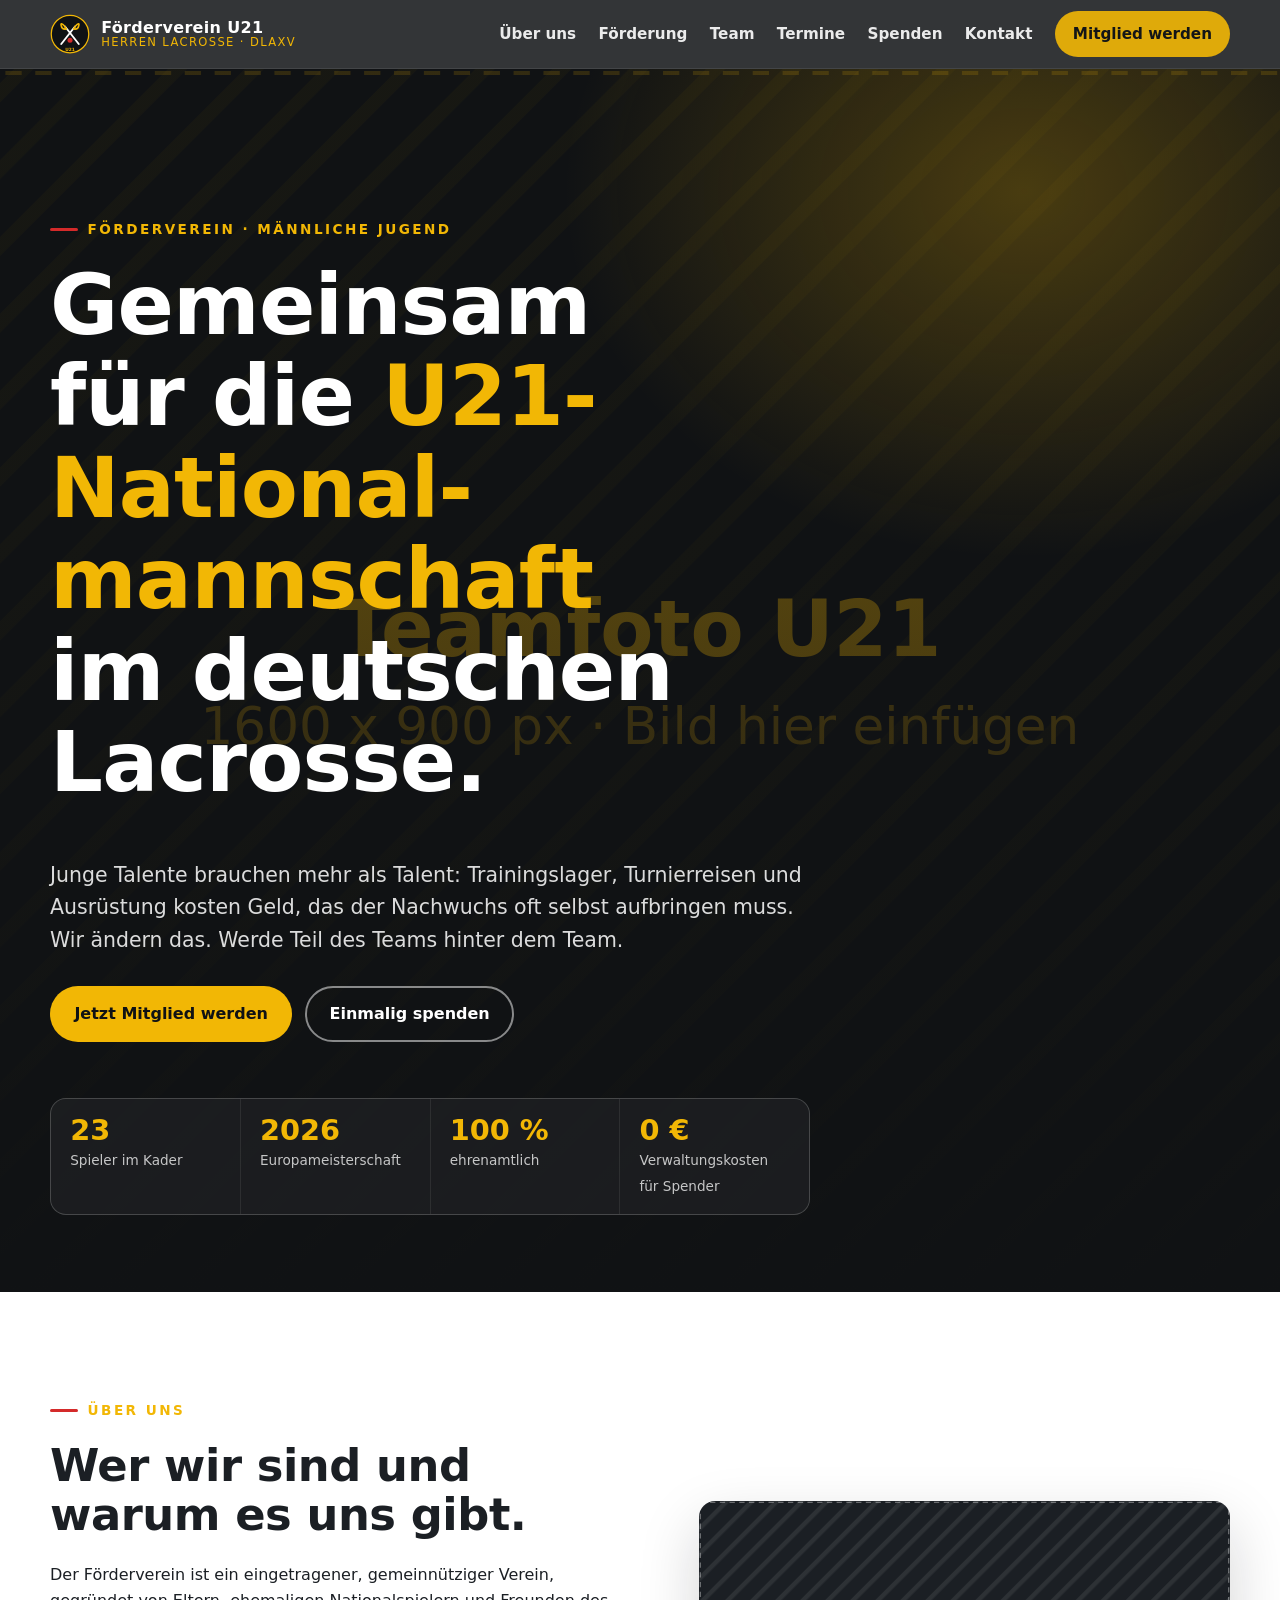
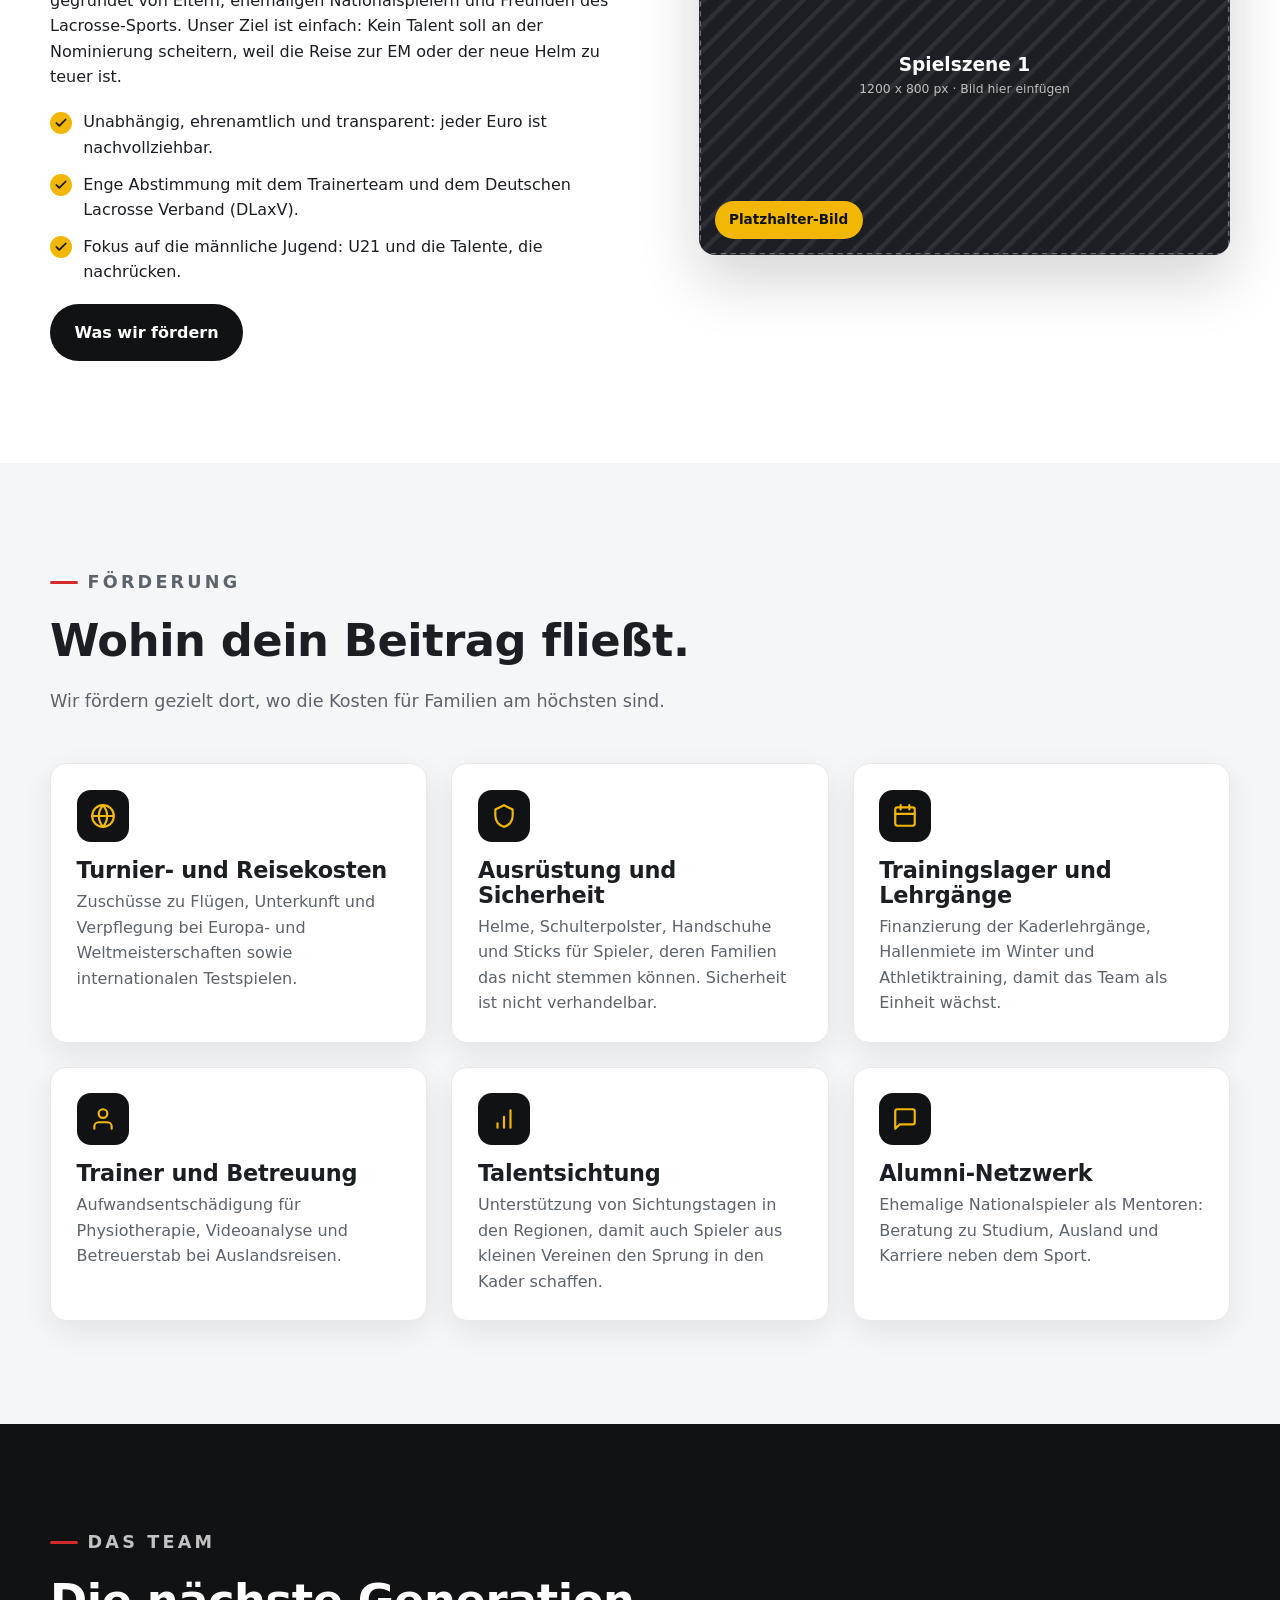
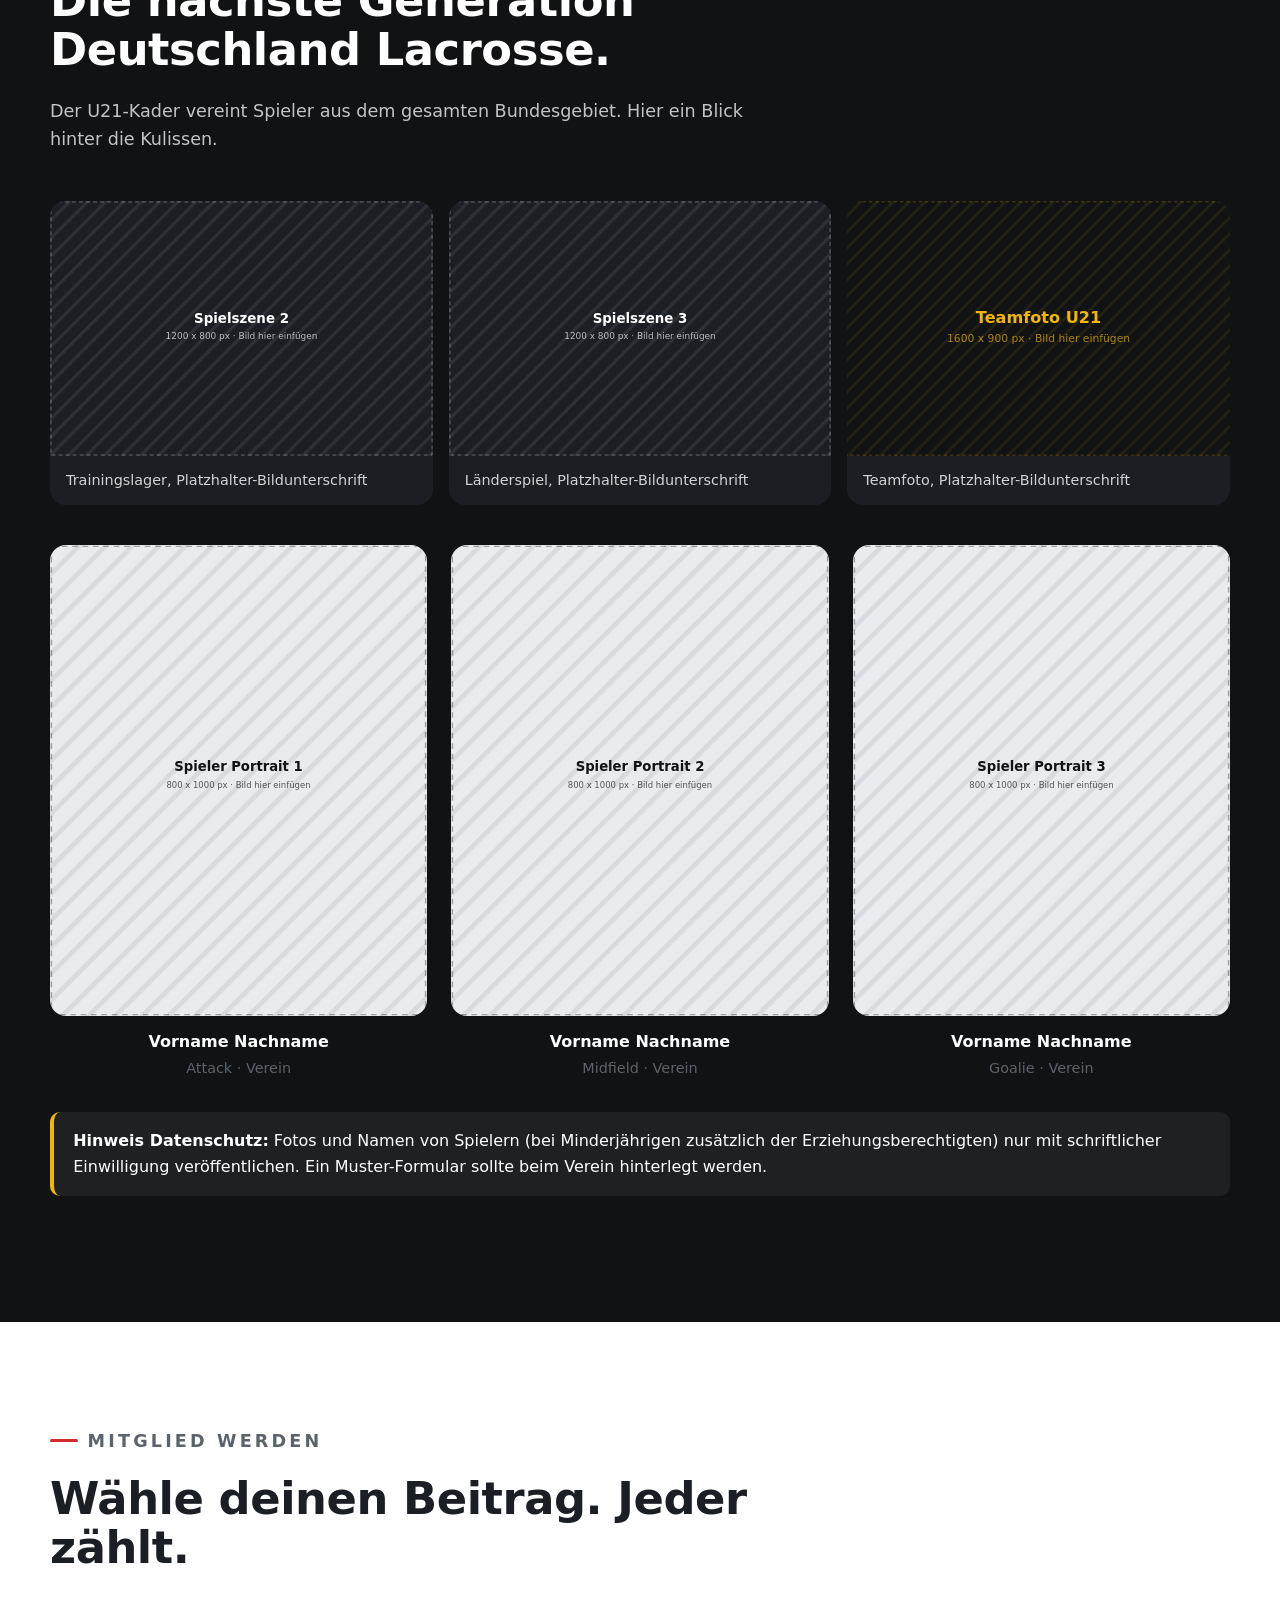
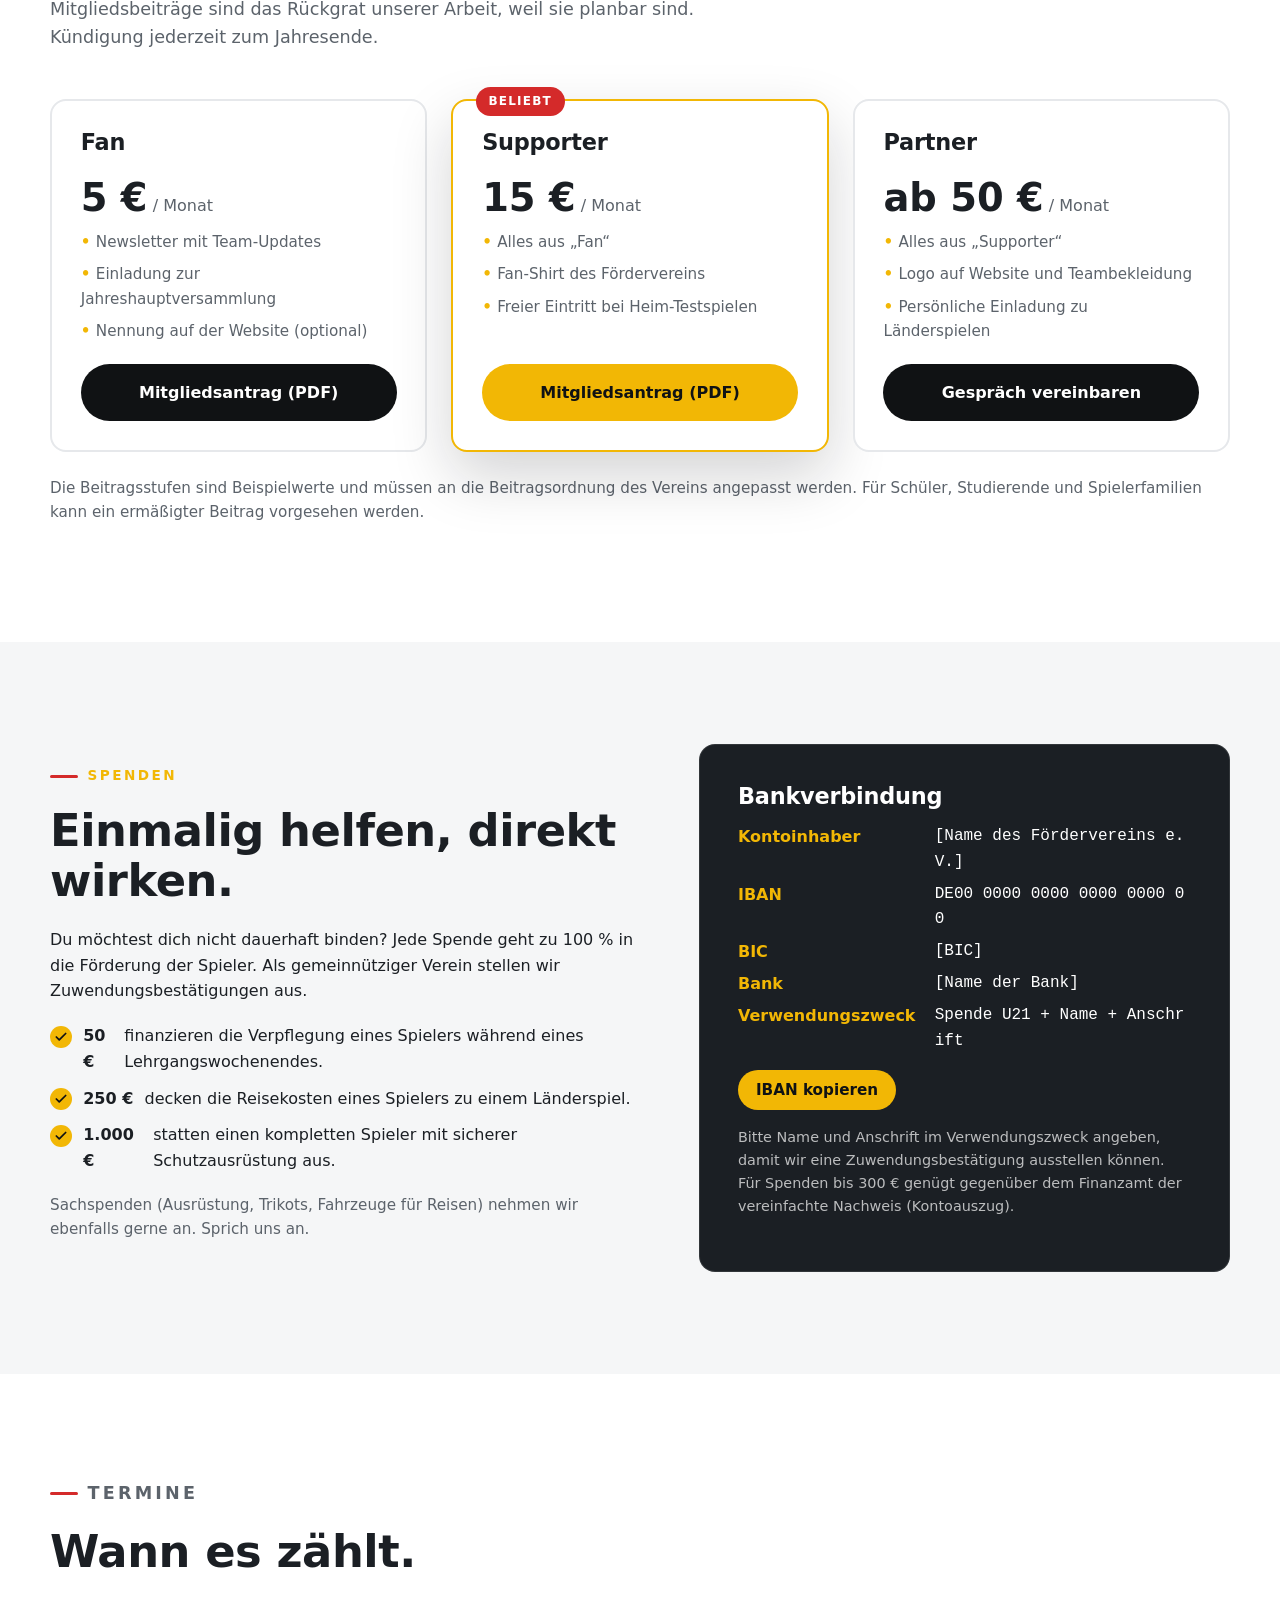
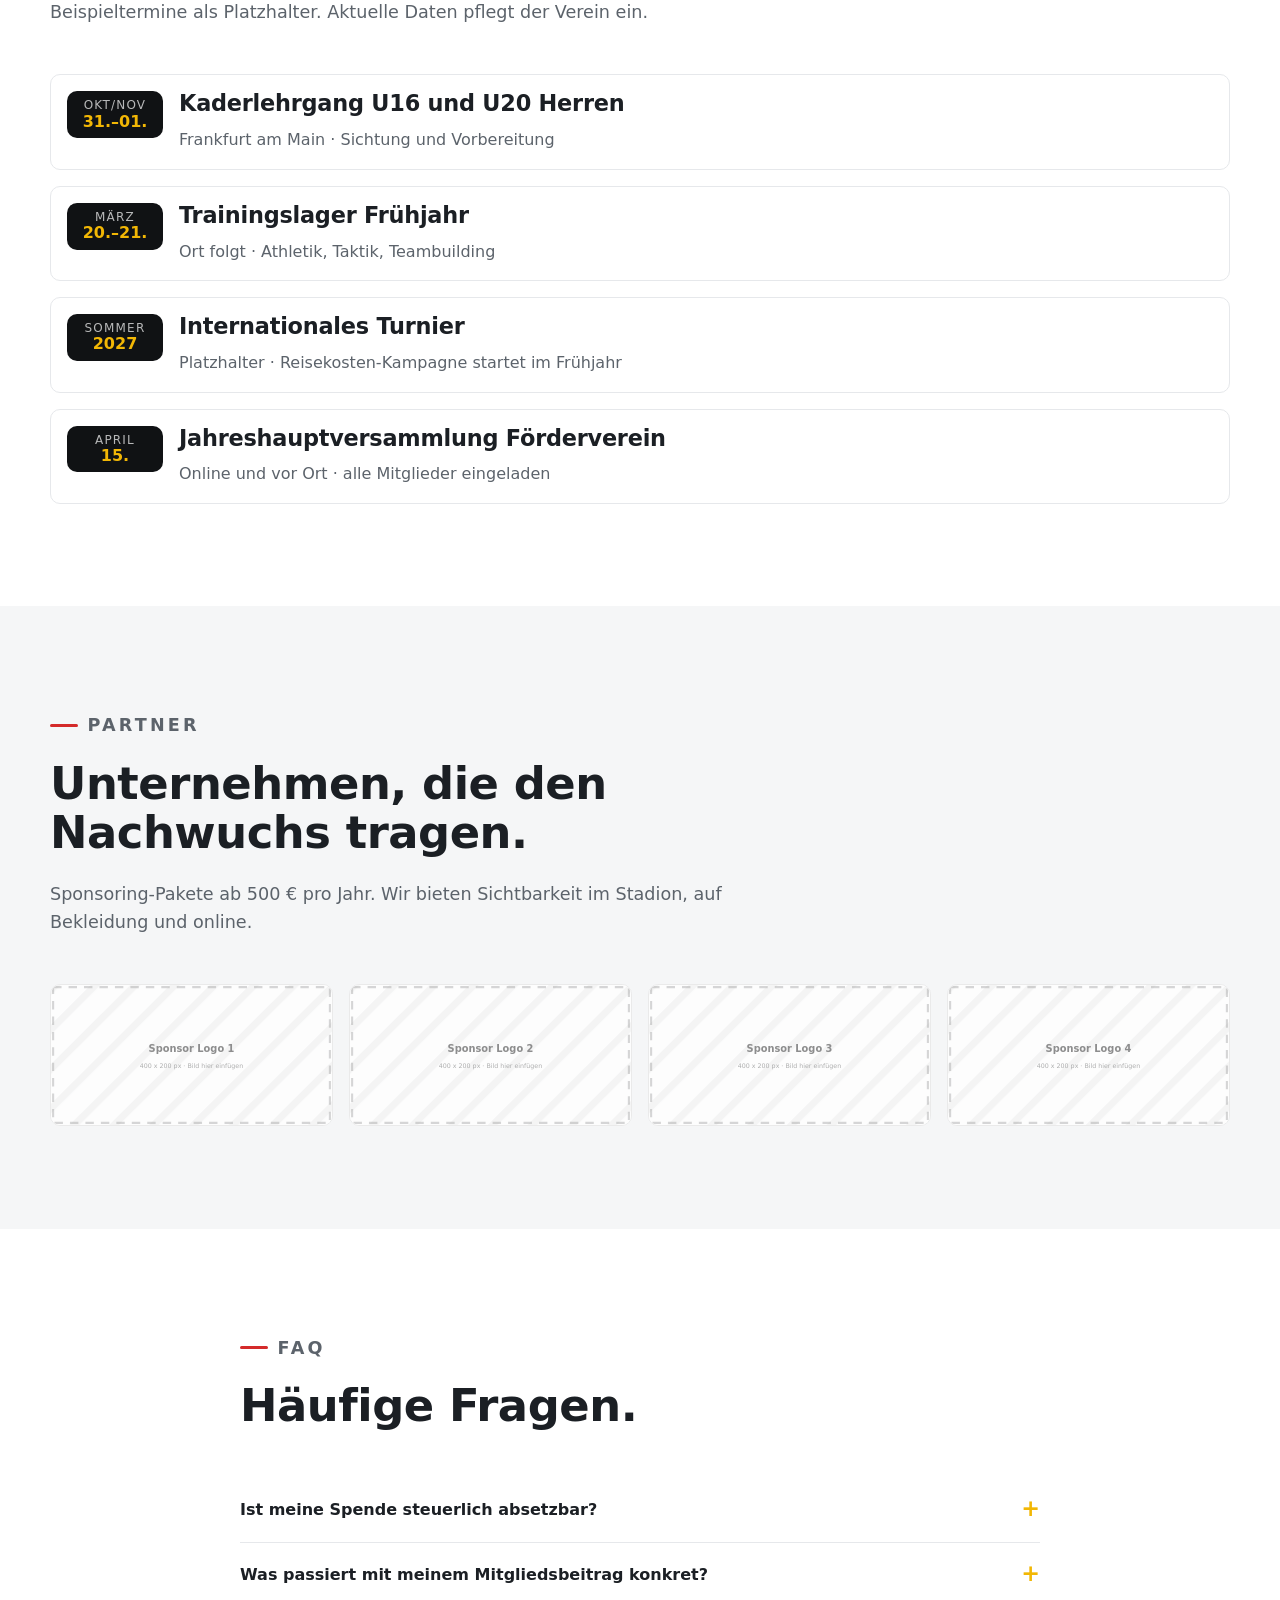
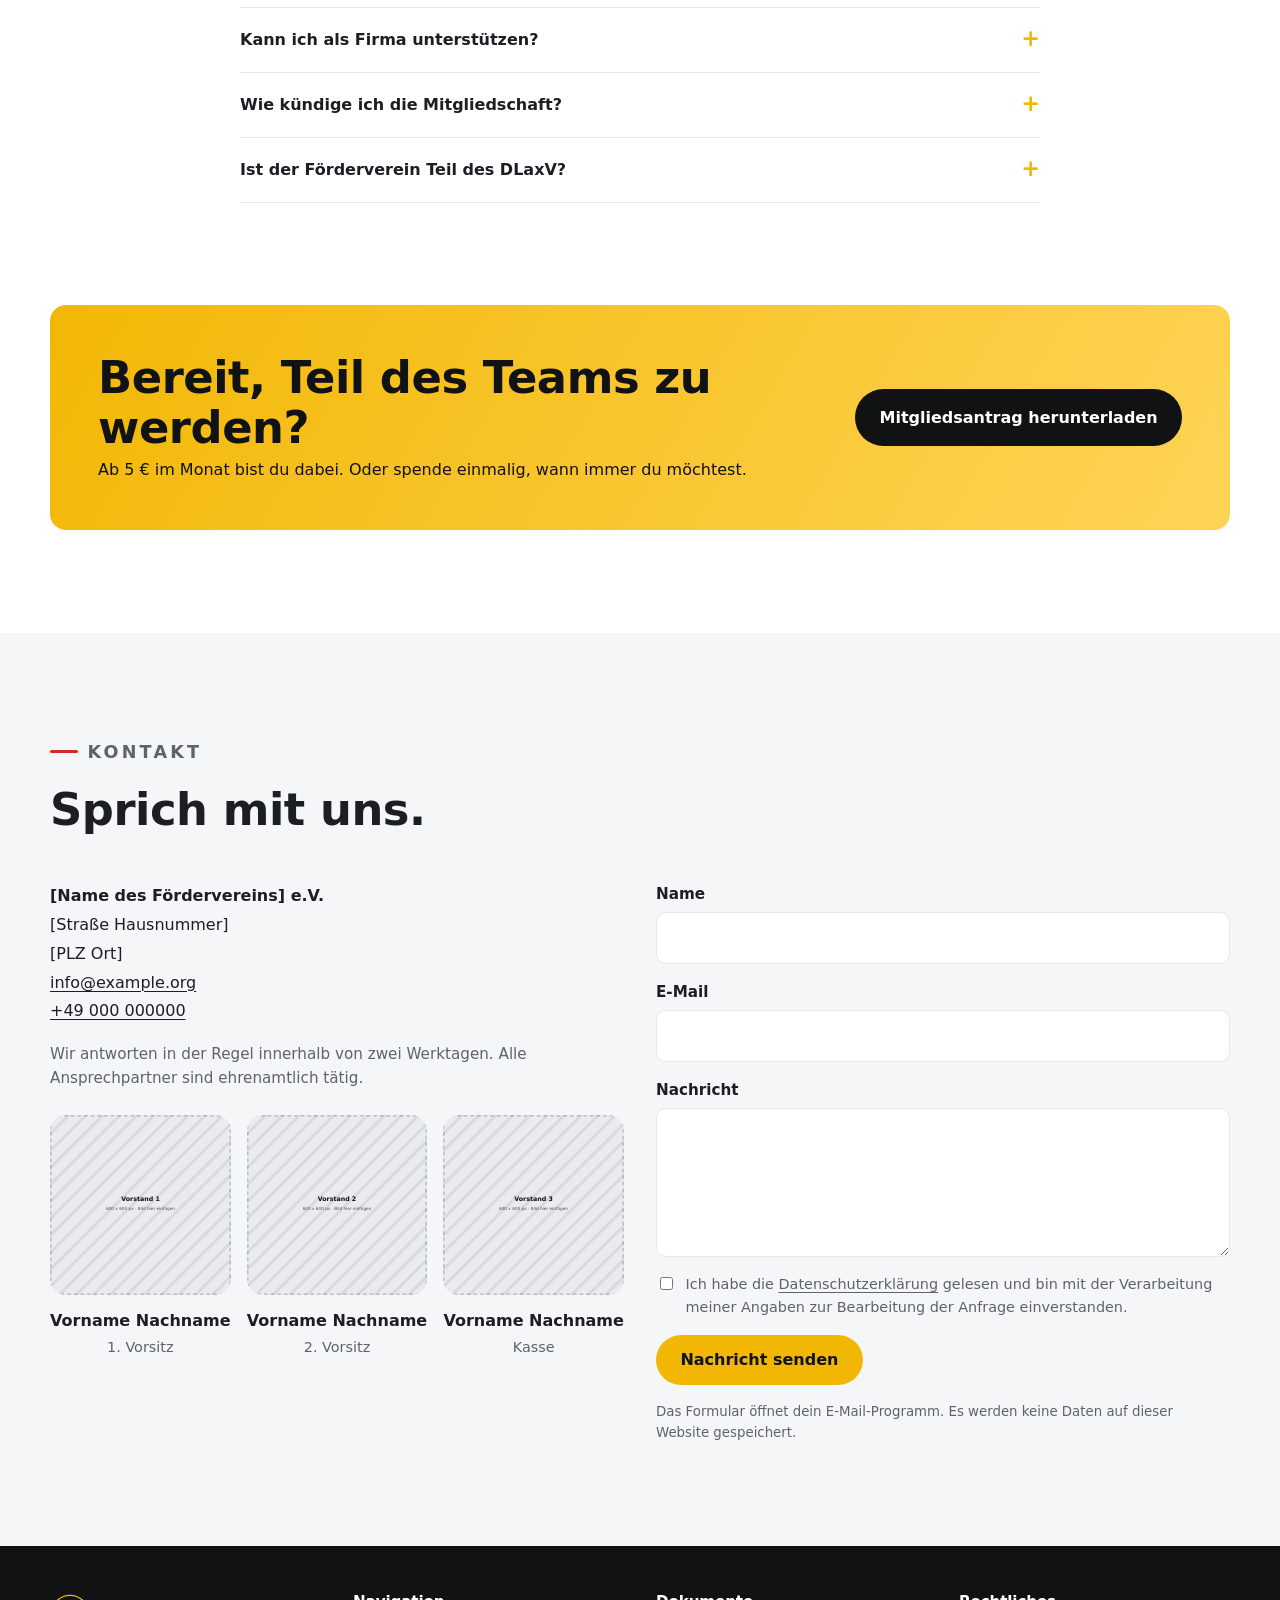
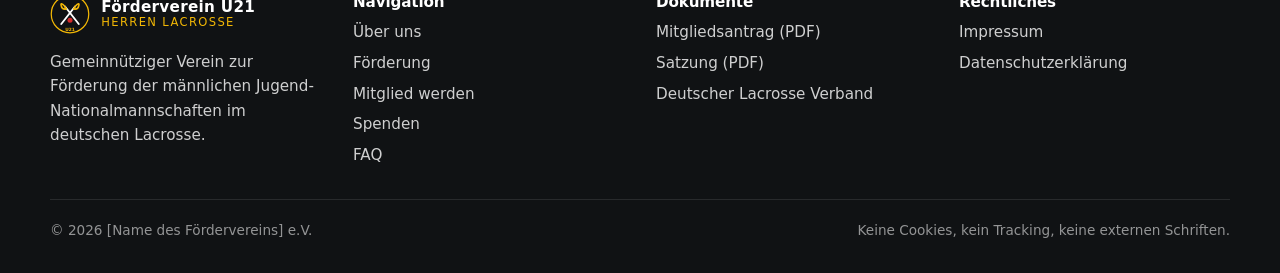
==== index.html @ 6323ae41 "Landing Page für Förderverein U21 Herren Lacrosse Statische, responsive Seite ohne Build-Schritt: St" ====
<!DOCTYPE html>
<html lang="de">
<head>
  <meta charset="utf-8">
  <meta name="viewport" content="width=device-width, initial-scale=1">
  <title>Förderverein U21 Herren Lacrosse – Gemeinsam für die Nachwuchs-Nationalmannschaft</title>
  <meta name="description" content="Der Förderverein unterstützt die männliche U21-Nationalmannschaft im Deutschen Lacrosse Verband (DLaxV): Reisekosten, Ausrüstung, Trainingslager. Jetzt Mitglied werden oder spenden.">
  <meta name="theme-color" content="#101214">
  <link rel="icon" href="assets/img/favicon.svg" type="image/svg+xml">
  <link rel="stylesheet" href="css/style.css">
  <!-- Open Graph / Social Preview (Platzhalter-Bild in assets/img/og-image.svg ersetzen) -->
  <meta property="og:title" content="Förderverein U21 Herren Lacrosse">
  <meta property="og:description" content="Gemeinsam für die Nachwuchs-Nationalmannschaft im deutschen Lacrosse.">
  <meta property="og:type" content="website">
  <meta property="og:image" content="assets/img/og-image.svg">
</head>
<body>
  <a class="skip-link" href="#main">Zum Inhalt springen</a>

  <header class="site-header">
    <div class="container nav">
      <a class="brand" href="#top" aria-label="Startseite Förderverein U21">
        <img src="assets/img/logo.svg" alt="" width="40" height="40">
        <span>Förderverein U21<small>Herren Lacrosse · DLaxV</small></span>
      </a>
      <button class="nav-toggle" aria-expanded="false" aria-controls="nav-list" aria-label="Menü öffnen">
        <span></span><span></span><span></span>
      </button>
      <nav aria-label="Hauptnavigation">
        <ul class="nav__list" id="nav-list">
          <li><a href="#ueber-uns">Über uns</a></li>
          <li><a href="#foerderung">Förderung</a></li>
          <li><a href="#team">Team</a></li>
          <li><a href="#termine">Termine</a></li>
          <li><a href="#spenden">Spenden</a></li>
          <li><a href="#kontakt">Kontakt</a></li>
          <li><a class="btn btn--primary btn--sm" href="#mitglied-werden">Mitglied werden</a></li>
        </ul>
      </nav>
    </div>
  </header>

  <main id="main">
    <!-- ===================== HERO ===================== -->
    <section class="hero" id="top">
      <div class="hero__media" aria-hidden="true">
        <!-- Platzhalter: Teamfoto 1600x900 -->
        <img src="assets/img/hero-team.svg" alt="" width="1600" height="900" fetchpriority="high">
      </div>
      <div class="container">
        <div class="hero__content">
          <p class="eyebrow">Förderverein · Männliche Jugend</p>
          <h1>Gemeinsam für die <em>U21-National&shy;mannschaft</em> im deutschen Lacrosse.</h1>
          <p class="lead">
            Junge Talente brauchen mehr als Talent: Trainingslager, Turnierreisen und Ausrüstung kosten Geld,
            das der Nachwuchs oft selbst aufbringen muss. Wir ändern das. Werde Teil des Teams hinter dem Team.
          </p>
          <div class="hero__cta">
            <a class="btn btn--primary" href="#mitglied-werden">Jetzt Mitglied werden</a>
            <a class="btn btn--ghost" href="#spenden">Einmalig spenden</a>
          </div>
          <div class="hero__stats" aria-label="Kennzahlen">
            <div><strong>23</strong><span>Spieler im Kader</span></div>
            <div><strong>2026</strong><span>Europameisterschaft</span></div>
            <div><strong>100 %</strong><span>ehrenamtlich</span></div>
            <div><strong>0 €</strong><span>Verwaltungskosten für Spender</span></div>
          </div>
        </div>
      </div>
    </section>

    <!-- ===================== ÜBER UNS ===================== -->
    <section class="section" id="ueber-uns">
      <div class="container split">
        <div class="reveal">
          <p class="eyebrow">Über uns</p>
          <h2>Wer wir sind und warum es uns gibt.</h2>
          <p>
            Der Förderverein ist ein eingetragener, gemeinnütziger Verein, gegründet von Eltern, ehemaligen
            Nationalspielern und Freunden des Lacrosse-Sports. Unser Ziel ist einfach: Kein Talent soll an
            der Nominierung scheitern, weil die Reise zur EM oder der neue Helm zu teuer ist.
          </p>
          <ul class="checklist">
            <li>Unabhängig, ehrenamtlich und transparent: jeder Euro ist nachvollziehbar.</li>
            <li>Enge Abstimmung mit dem Trainerteam und dem Deutschen Lacrosse Verband (DLaxV).</li>
            <li>Fokus auf die männliche Jugend: U21 und die Talente, die nachrücken.</li>
          </ul>
          <a class="btn btn--dark" href="#foerderung">Was wir fördern</a>
        </div>
        <figure class="reveal">
          <!-- Platzhalter: Spielszene 1200x800 -->
          <img src="assets/img/action-1.svg" alt="Spielszene der U21-Nationalmannschaft" width="1200" height="800" loading="lazy">
          <figcaption>Platzhalter-Bild</figcaption>
        </figure>
      </div>
    </section>

    <!-- ===================== FÖRDERUNG ===================== -->
    <section class="section section--grey" id="foerderung">
      <div class="container">
        <div class="section__head reveal">
          <p class="eyebrow">Förderung</p>
          <h2>Wohin dein Beitrag fließt.</h2>
          <p>Wir fördern gezielt dort, wo die Kosten für Familien am höchsten sind.</p>
        </div>
        <div class="grid grid--3">
          <article class="card reveal">
            <div class="card__icon" aria-hidden="true">
              <svg viewBox="0 0 24 24" fill="none" stroke="currentColor" stroke-width="2" stroke-linecap="round" stroke-linejoin="round"><path d="M2 12h20M12 2a15 15 0 0 1 0 20M12 2a15 15 0 0 0 0 20"/><circle cx="12" cy="12" r="10"/></svg>
            </div>
            <h3>Turnier- und Reisekosten</h3>
            <p>Zuschüsse zu Flügen, Unterkunft und Verpflegung bei Europa- und Weltmeisterschaften sowie internationalen Testspielen.</p>
          </article>
          <article class="card reveal">
            <div class="card__icon" aria-hidden="true">
              <svg viewBox="0 0 24 24" fill="none" stroke="currentColor" stroke-width="2" stroke-linecap="round" stroke-linejoin="round"><path d="M12 2 4 6v6c0 5 3.5 9 8 10 4.5-1 8-5 8-10V6l-8-4z"/></svg>
            </div>
            <h3>Ausrüstung und Sicherheit</h3>
            <p>Helme, Schulterpolster, Handschuhe und Sticks für Spieler, deren Familien das nicht stemmen können. Sicherheit ist nicht verhandelbar.</p>
          </article>
          <article class="card reveal">
            <div class="card__icon" aria-hidden="true">
              <svg viewBox="0 0 24 24" fill="none" stroke="currentColor" stroke-width="2" stroke-linecap="round" stroke-linejoin="round"><rect x="3" y="4" width="18" height="17" rx="2"/><path d="M16 2v4M8 2v4M3 10h18"/></svg>
            </div>
            <h3>Trainingslager und Lehrgänge</h3>
            <p>Finanzierung der Kaderlehrgänge, Hallenmiete im Winter und Athletiktraining, damit das Team als Einheit wächst.</p>
          </article>
          <article class="card reveal">
            <div class="card__icon" aria-hidden="true">
              <svg viewBox="0 0 24 24" fill="none" stroke="currentColor" stroke-width="2" stroke-linecap="round" stroke-linejoin="round"><path d="M20 21v-2a4 4 0 0 0-4-4H8a4 4 0 0 0-4 4v2"/><circle cx="12" cy="7" r="4"/></svg>
            </div>
            <h3>Trainer und Betreuung</h3>
            <p>Aufwandsentschädigung für Physiotherapie, Videoanalyse und Betreuerstab bei Auslandsreisen.</p>
          </article>
          <article class="card reveal">
            <div class="card__icon" aria-hidden="true">
              <svg viewBox="0 0 24 24" fill="none" stroke="currentColor" stroke-width="2" stroke-linecap="round" stroke-linejoin="round"><path d="M12 20V10M18 20V4M6 20v-4"/></svg>
            </div>
            <h3>Talentsichtung</h3>
            <p>Unterstützung von Sichtungstagen in den Regionen, damit auch Spieler aus kleinen Vereinen den Sprung in den Kader schaffen.</p>
          </article>
          <article class="card reveal">
            <div class="card__icon" aria-hidden="true">
              <svg viewBox="0 0 24 24" fill="none" stroke="currentColor" stroke-width="2" stroke-linecap="round" stroke-linejoin="round"><path d="M21 15a2 2 0 0 1-2 2H7l-4 4V5a2 2 0 0 1 2-2h14a2 2 0 0 1 2 2z"/></svg>
            </div>
            <h3>Alumni-Netzwerk</h3>
            <p>Ehemalige Nationalspieler als Mentoren: Beratung zu Studium, Ausland und Karriere neben dem Sport.</p>
          </article>
        </div>
      </div>
    </section>

    <!-- ===================== TEAM ===================== -->
    <section class="section section--dark" id="team">
      <div class="container">
        <div class="section__head reveal">
          <p class="eyebrow">Das Team</p>
          <h2>Die nächste Generation Deutschland Lacrosse.</h2>
          <p>Der U21-Kader vereint Spieler aus dem gesamten Bundesgebiet. Hier ein Blick hinter die Kulissen.</p>
        </div>
        <div class="gallery">
          <figure class="reveal">
            <img src="assets/img/action-2.svg" alt="Platzhalter: Spielszene" width="1200" height="800" loading="lazy">
            <figcaption>Trainingslager, Platzhalter-Bildunterschrift</figcaption>
          </figure>
          <figure class="reveal">
            <img src="assets/img/action-3.svg" alt="Platzhalter: Spielszene" width="1200" height="800" loading="lazy">
            <figcaption>Länderspiel, Platzhalter-Bildunterschrift</figcaption>
          </figure>
          <figure class="reveal">
            <img src="assets/img/hero-team.svg" alt="Platzhalter: Teamfoto" width="1600" height="900" loading="lazy">
            <figcaption>Teamfoto, Platzhalter-Bildunterschrift</figcaption>
          </figure>
        </div>

        <div class="grid grid--3" style="margin-top:2.5rem">
          <div class="player reveal">
            <img src="assets/img/player-1.svg" alt="Platzhalter: Spielerportrait" width="800" height="1000" loading="lazy">
            <strong>Vorname Nachname</strong><span>Attack · Verein</span>
          </div>
          <div class="player reveal">
            <img src="assets/img/player-2.svg" alt="Platzhalter: Spielerportrait" width="800" height="1000" loading="lazy">
            <strong>Vorname Nachname</strong><span>Midfield · Verein</span>
          </div>
          <div class="player reveal">
            <img src="assets/img/player-3.svg" alt="Platzhalter: Spielerportrait" width="800" height="1000" loading="lazy">
            <strong>Vorname Nachname</strong><span>Goalie · Verein</span>
          </div>
        </div>
        <p class="notice" style="background:rgba(255,255,255,.06);border-color:var(--c-gold);margin-top:2rem">
          <strong>Hinweis Datenschutz:</strong> Fotos und Namen von Spielern (bei Minderjährigen zusätzlich der Erziehungsberechtigten)
          nur mit schriftlicher Einwilligung veröffentlichen. Ein Muster-Formular sollte beim Verein hinterlegt werden.
        </p>
      </div>
    </section>

    <!-- ===================== MITGLIED WERDEN ===================== -->
    <section class="section" id="mitglied-werden">
      <div class="container">
        <div class="section__head reveal">
          <p class="eyebrow">Mitglied werden</p>
          <h2>Wähle deinen Beitrag. Jeder zählt.</h2>
          <p>Mitgliedsbeiträge sind das Rückgrat unserer Arbeit, weil sie planbar sind. Kündigung jederzeit zum Jahresende.</p>
        </div>
        <div class="tiers">
          <div class="tier reveal">
            <h3>Fan</h3>
            <div class="tier__price">5 €<small> / Monat</small></div>
            <ul>
              <li>Newsletter mit Team-Updates</li>
              <li>Einladung zur Jahreshauptversammlung</li>
              <li>Nennung auf der Website (optional)</li>
            </ul>
            <a class="btn btn--dark" href="assets/docs/mitgliedsantrag.pdf">Mitgliedsantrag (PDF)</a>
          </div>
          <div class="tier tier--featured reveal">
            <span class="tier__badge">Beliebt</span>
            <h3>Supporter</h3>
            <div class="tier__price">15 €<small> / Monat</small></div>
            <ul>
              <li>Alles aus „Fan“</li>
              <li>Fan-Shirt des Fördervereins</li>
              <li>Freier Eintritt bei Heim-Testspielen</li>
            </ul>
            <a class="btn btn--primary" href="assets/docs/mitgliedsantrag.pdf">Mitgliedsantrag (PDF)</a>
          </div>
          <div class="tier reveal">
            <h3>Partner</h3>
            <div class="tier__price">ab 50 €<small> / Monat</small></div>
            <ul>
              <li>Alles aus „Supporter“</li>
              <li>Logo auf Website und Teambekleidung</li>
              <li>Persönliche Einladung zu Länderspielen</li>
            </ul>
            <a class="btn btn--dark" href="#kontakt">Gespräch vereinbaren</a>
          </div>
        </div>
        <p style="margin-top:1.5rem;color:var(--c-muted);font-size:.95rem">
          Die Beitragsstufen sind Beispielwerte und müssen an die Beitragsordnung des Vereins angepasst werden.
          Für Schüler, Studierende und Spielerfamilien kann ein ermäßigter Beitrag vorgesehen werden.
        </p>
      </div>
    </section>

    <!-- ===================== SPENDEN ===================== -->
    <section class="section section--grey" id="spenden">
      <div class="container split split--reverse">
        <div class="donate-box reveal">
          <h3>Bankverbindung</h3>
          <dl>
            <dt>Kontoinhaber</dt><dd>[Name des Fördervereins e.V.]</dd>
            <dt>IBAN</dt><dd id="iban">DE00 0000 0000 0000 0000 00</dd>
            <dt>BIC</dt><dd>[BIC]</dd>
            <dt>Bank</dt><dd>[Name der Bank]</dd>
            <dt>Verwendungszweck</dt><dd>Spende U21 + Name + Anschrift</dd>
          </dl>
          <button class="btn btn--primary btn--sm" type="button" data-copy="#iban">IBAN kopieren</button>
          <p class="note" style="margin-top:1rem">
            Bitte Name und Anschrift im Verwendungszweck angeben, damit wir eine Zuwendungsbestätigung ausstellen können.
            Für Spenden bis 300 € genügt gegenüber dem Finanzamt der vereinfachte Nachweis (Kontoauszug).
          </p>
        </div>
        <div class="reveal">
          <p class="eyebrow">Spenden</p>
          <h2>Einmalig helfen, direkt wirken.</h2>
          <p>
            Du möchtest dich nicht dauerhaft binden? Jede Spende geht zu 100 % in die Förderung der Spieler.
            Als gemeinnütziger Verein stellen wir Zuwendungsbestätigungen aus.
          </p>
          <ul class="checklist">
            <li><strong>50 €</strong> finanzieren die Verpflegung eines Spielers während eines Lehrgangswochenendes.</li>
            <li><strong>250 €</strong> decken die Reisekosten eines Spielers zu einem Länderspiel.</li>
            <li><strong>1.000 €</strong> statten einen kompletten Spieler mit sicherer Schutzausrüstung aus.</li>
          </ul>
          <p style="color:var(--c-muted);font-size:.95rem">
            Sachspenden (Ausrüstung, Trikots, Fahrzeuge für Reisen) nehmen wir ebenfalls gerne an. Sprich uns an.
          </p>
        </div>
      </div>
    </section>

    <!-- ===================== TERMINE ===================== -->
    <section class="section" id="termine">
      <div class="container">
        <div class="section__head reveal">
          <p class="eyebrow">Termine</p>
          <h2>Wann es zählt.</h2>
          <p>Beispieltermine als Platzhalter. Aktuelle Daten pflegt der Verein ein.</p>
        </div>
        <ol class="timeline">
          <li class="reveal">
            <time datetime="2026-11-01"><span>Okt/Nov</span>31.–01.</time>
            <div><h3>Kaderlehrgang U16 und U20 Herren</h3><p>Frankfurt am Main · Sichtung und Vorbereitung</p></div>
          </li>
          <li class="reveal">
            <time datetime="2027-03-20"><span>März</span>20.–21.</time>
            <div><h3>Trainingslager Frühjahr</h3><p>Ort folgt · Athletik, Taktik, Teambuilding</p></div>
          </li>
          <li class="reveal">
            <time datetime="2027-06-01"><span>Sommer</span>2027</time>
            <div><h3>Internationales Turnier</h3><p>Platzhalter · Reisekosten-Kampagne startet im Frühjahr</p></div>
          </li>
          <li class="reveal">
            <time datetime="2027-04-15"><span>April</span>15.</time>
            <div><h3>Jahreshauptversammlung Förderverein</h3><p>Online und vor Ort · alle Mitglieder eingeladen</p></div>
          </li>
        </ol>
      </div>
    </section>

    <!-- ===================== SPONSOREN ===================== -->
    <section class="section section--grey" id="partner">
      <div class="container">
        <div class="section__head reveal">
          <p class="eyebrow">Partner</p>
          <h2>Unternehmen, die den Nachwuchs tragen.</h2>
          <p>Sponsoring-Pakete ab 500 € pro Jahr. Wir bieten Sichtbarkeit im Stadion, auf Bekleidung und online.</p>
        </div>
        <div class="logos reveal">
          <img src="assets/img/sponsor-1.svg" alt="Platzhalter: Sponsor 1" width="400" height="200" loading="lazy">
          <img src="assets/img/sponsor-2.svg" alt="Platzhalter: Sponsor 2" width="400" height="200" loading="lazy">
          <img src="assets/img/sponsor-3.svg" alt="Platzhalter: Sponsor 3" width="400" height="200" loading="lazy">
          <img src="assets/img/sponsor-4.svg" alt="Platzhalter: Sponsor 4" width="400" height="200" loading="lazy">
        </div>
      </div>
    </section>

    <!-- ===================== FAQ ===================== -->
    <section class="section" id="faq">
      <div class="container" style="max-width:800px">
        <div class="section__head reveal">
          <p class="eyebrow">FAQ</p>
          <h2>Häufige Fragen.</h2>
        </div>
        <div class="reveal">
          <details>
            <summary>Ist meine Spende steuerlich absetzbar?</summary>
            <p>Ja, sofern der Verein als gemeinnützig anerkannt ist. Wir stellen Zuwendungsbestätigungen aus. Bis 300 € genügt der Kontoauszug als Nachweis.</p>
          </details>
          <details>
            <summary>Was passiert mit meinem Mitgliedsbeitrag konkret?</summary>
            <p>Der Vorstand beschließt in Abstimmung mit dem Trainerteam über die Mittelverwendung. Auf der Jahreshauptversammlung legen wir die Zahlen offen.</p>
          </details>
          <details>
            <summary>Kann ich als Firma unterstützen?</summary>
            <p>Ja. Neben Spenden gibt es Sponsoring-Pakete mit Gegenleistung (Logo, Bandenwerbung, Social Media). Sprich uns über das Kontaktformular an.</p>
          </details>
          <details>
            <summary>Wie kündige ich die Mitgliedschaft?</summary>
            <p>Formlos per E-Mail oder Brief zum Ende des Kalenderjahres. Details regelt die Satzung.</p>
          </details>
          <details>
            <summary>Ist der Förderverein Teil des DLaxV?</summary>
            <p>Nein. Wir sind ein eigenständiger Verein, der die Nationalmannschaft unterstützt und sich mit dem Verband abstimmt.</p>
          </details>
        </div>
      </div>
    </section>

    <!-- ===================== CTA ===================== -->
    <section class="section" style="padding-top:0">
      <div class="container">
        <div class="cta-band reveal">
          <div>
            <h2>Bereit, Teil des Teams zu werden?</h2>
            <p>Ab 5 € im Monat bist du dabei. Oder spende einmalig, wann immer du möchtest.</p>
          </div>
          <a class="btn btn--dark" href="assets/docs/mitgliedsantrag.pdf">Mitgliedsantrag herunterladen</a>
        </div>
      </div>
    </section>

    <!-- ===================== KONTAKT ===================== -->
    <section class="section section--grey" id="kontakt">
      <div class="container">
        <div class="section__head reveal">
          <p class="eyebrow">Kontakt</p>
          <h2>Sprich mit uns.</h2>
        </div>
        <div class="contact">
          <div class="reveal">
            <address>
              <strong>[Name des Fördervereins] e.V.</strong><br>
              [Straße Hausnummer]<br>
              [PLZ Ort]<br>
              <a href="mailto:info@example.org">info@example.org</a><br>
              <a href="tel:+49000000000">+49 000 000000</a>
            </address>
            <p style="color:var(--c-muted);font-size:.95rem;margin-top:1rem">
              Wir antworten in der Regel innerhalb von zwei Werktagen. Alle Ansprechpartner sind ehrenamtlich tätig.
            </p>
            <div class="grid grid--people" style="margin-top:1.5rem">
              <div class="player"><img src="assets/img/vorstand-1.svg" alt="Platzhalter: Vorstand" width="600" height="600" loading="lazy"><strong>Vorname Nachname</strong><span>1. Vorsitz</span></div>
              <div class="player"><img src="assets/img/vorstand-2.svg" alt="Platzhalter: Vorstand" width="600" height="600" loading="lazy"><strong>Vorname Nachname</strong><span>2. Vorsitz</span></div>
              <div class="player"><img src="assets/img/vorstand-3.svg" alt="Platzhalter: Vorstand" width="600" height="600" loading="lazy"><strong>Vorname Nachname</strong><span>Kasse</span></div>
            </div>
          </div>
          <!--
            Formular: Rein statisch, sendet per E-Mail-Programm (mailto). Damit werden keine Daten an Dritte
            übertragen und es ist kein Auftragsverarbeitungsvertrag nötig. Wer einen Formular-Dienst
            (z. B. einen deutschen Anbieter) einsetzen will, muss die Datenschutzerklärung ergänzen.
          -->
          <form class="form reveal" id="contact-form" action="mailto:info@example.org" method="get" enctype="text/plain">
            <label>Name
              <input type="text" name="name" autocomplete="name" required>
            </label>
            <label>E-Mail
              <input type="email" name="email" autocomplete="email" required>
            </label>
            <label>Nachricht
              <textarea name="body" rows="5" required></textarea>
            </label>
            <label class="consent">
              <input type="checkbox" name="consent" required>
              <span>Ich habe die <a href="datenschutz.html">Datenschutzerklärung</a> gelesen und bin mit der Verarbeitung meiner Angaben zur Bearbeitung der Anfrage einverstanden.</span>
            </label>
            <button class="btn btn--primary" type="submit">Nachricht senden</button>
            <small>Das Formular öffnet dein E-Mail-Programm. Es werden keine Daten auf dieser Website gespeichert.</small>
          </form>
        </div>
      </div>
    </section>
  </main>

  <footer class="site-footer">
    <div class="container">
      <div class="footer-grid">
        <div>
          <a class="brand" href="#top"><img src="assets/img/logo.svg" alt="" width="40" height="40"><span>Förderverein U21<small>Herren Lacrosse</small></span></a>
          <p style="margin-top:1rem;max-width:32ch">Gemeinnütziger Verein zur Förderung der männlichen Jugend-Nationalmannschaften im deutschen Lacrosse.</p>
        </div>
        <div>
          <h4>Navigation</h4>
          <ul>
            <li><a href="#ueber-uns">Über uns</a></li>
            <li><a href="#foerderung">Förderung</a></li>
            <li><a href="#mitglied-werden">Mitglied werden</a></li>
            <li><a href="#spenden">Spenden</a></li>
            <li><a href="#faq">FAQ</a></li>
          </ul>
        </div>
        <div>
          <h4>Dokumente</h4>
          <ul>
            <li><a href="assets/docs/mitgliedsantrag.pdf">Mitgliedsantrag (PDF)</a></li>
            <li><a href="assets/docs/satzung.pdf">Satzung (PDF)</a></li>
            <li><a href="https://dlaxv.de" rel="noopener" target="_blank">Deutscher Lacrosse Verband</a></li>
          </ul>
        </div>
        <div>
          <h4>Rechtliches</h4>
          <ul>
            <li><a href="impressum.html">Impressum</a></li>
            <li><a href="datenschutz.html">Datenschutzerklärung</a></li>
          </ul>
        </div>
      </div>
      <div class="footer-bottom">
        <span>© <span id="year">2026</span> [Name des Fördervereins] e.V.</span>
        <span>Keine Cookies, kein Tracking, keine externen Schriften.</span>
      </div>
    </div>
  </footer>

  <script src="js/main.js" defer></script>
</body>
</html>
---- css/style.css ----
/* ==========================================================================
   Förderverein U21 Herren Lacrosse – Stylesheet
   Reines CSS, keine Abhängigkeiten, keine externen Requests.
   Farben in :root anpassen. Die Werte lehnen sich an die Nationalfarben
   (Schwarz / Rot / Gold) an, die der DLaxV im Erscheinungsbild nutzt.
   Bitte mit dem offiziellen Logo / CI des Verbands abgleichen.
   ========================================================================== */

:root {
  /* Markenfarben (anpassbar) */
  --c-black:  #101214;   /* Schwarz – Grundfarbe, Hero-Hintergrund */
  --c-ink:    #1b1f24;   /* dunkles Anthrazit für Flächen */
  --c-gold:   #F2B705;   /* Gold – Akzent, CTA */
  --c-gold-2: #D99E00;   /* Gold dunkel – Hover */
  --c-red:    #D42A2A;   /* Rot – Sekundärakzent */
  --c-white:  #ffffff;
  --c-grey-1: #f5f6f7;
  --c-grey-2: #e6e8eb;
  --c-grey-3: #8a9099;
  --c-text:   #1b1f24;
  --c-muted:  #5c636b;

  /* Layout */
  --max-w: 1180px;
  --gutter: clamp(16px, 4vw, 40px);
  --radius: 16px;
  --radius-sm: 10px;
  --shadow: 0 10px 30px rgba(16,18,20,.08);
  --shadow-lg: 0 24px 60px rgba(16,18,20,.18);

  /* Typografie: Systemschriften (keine Google Fonts, DSGVO-sicher) */
  --font: system-ui, -apple-system, "Segoe UI", Roboto, "Helvetica Neue", Arial, "Noto Sans", sans-serif;
  --fs-hero: clamp(2rem, 7vw, 5.2rem);
  --fs-h2:   clamp(1.9rem, 4vw, 2.8rem);
  --fs-h3:   clamp(1.2rem, 2vw, 1.4rem);
  --fs-body: clamp(1rem, 1.1vw, 1.125rem);

  color-scheme: light;
}

*, *::before, *::after { box-sizing: border-box; }

html { scroll-behavior: smooth; -webkit-text-size-adjust: 100%; }

body {
  margin: 0;
  font-family: var(--font);
  font-size: var(--fs-body);
  line-height: 1.6;
  color: var(--c-text);
  background: var(--c-white);
  overflow-x: hidden;
}

img, svg, video { max-width: 100%; height: auto; display: block; }

a { color: inherit; text-decoration-thickness: 1px; text-underline-offset: 3px; }
a:hover { color: var(--c-red); }

h1, h2, h3, h4 { line-height: 1.1; margin: 0 0 .5em; font-weight: 800; letter-spacing: -.01em; overflow-wrap: anywhere; hyphens: auto; }
h2 { font-size: var(--fs-h2); }
h3 { font-size: var(--fs-h3); }
p  { margin: 0 0 1em; }

.container { width: min(100% - 2 * var(--gutter), var(--max-w)); margin-inline: auto; }

.visually-hidden {
  position: absolute !important; width: 1px; height: 1px; overflow: hidden;
  clip: rect(0 0 0 0); clip-path: inset(50%); white-space: nowrap;
}

/* Skip-Link (Barrierefreiheit) */
.skip-link {
  position: absolute; left: 8px; top: -100px; z-index: 1000;
  background: var(--c-gold); color: var(--c-black); padding: .6rem 1rem;
  border-radius: var(--radius-sm); font-weight: 700;
}
.skip-link:focus { top: 8px; }

/* --------------------------------------------------------------------------
   Buttons
   -------------------------------------------------------------------------- */
.btn {
  display: inline-flex; align-items: center; gap: .5rem;
  padding: .85rem 1.4rem; border-radius: 999px;
  font-weight: 700; text-decoration: none; border: 2px solid transparent;
  transition: transform .15s ease, background .2s ease, color .2s ease, border-color .2s ease;
  cursor: pointer; font-family: inherit; font-size: 1rem;
}
.btn:hover { transform: translateY(-2px); }
.btn:active { transform: translateY(0); }
.btn:focus-visible { outline: 3px solid var(--c-gold); outline-offset: 3px; }
.btn--primary { background: var(--c-gold); color: var(--c-black); }
.btn--primary:hover { background: var(--c-gold-2); color: var(--c-black); }
.btn--ghost { background: transparent; color: var(--c-white); border-color: rgba(255,255,255,.5); }
.btn--ghost:hover { border-color: var(--c-white); color: var(--c-white); }
.btn--dark { background: var(--c-black); color: var(--c-white); }
.btn--dark:hover { background: var(--c-ink); color: var(--c-white); }
.btn--sm { padding: .55rem 1rem; font-size: .95rem; }

/* --------------------------------------------------------------------------
   Header / Navigation
   -------------------------------------------------------------------------- */
.site-header {
  position: sticky; top: 0; z-index: 100;
  background: rgba(16,18,20,.85);
  backdrop-filter: saturate(160%) blur(12px);
  -webkit-backdrop-filter: saturate(160%) blur(12px);
  color: var(--c-white);
  border-bottom: 1px solid rgba(255,255,255,.08);
}
.nav {
  display: flex; align-items: center; justify-content: space-between;
  min-height: 68px; gap: 1rem;
}
.brand {
  display: flex; align-items: center; gap: .7rem; text-decoration: none; color: var(--c-white);
  font-weight: 800; letter-spacing: .02em; line-height: 1.1;
}
.brand img { width: 40px; height: 40px; }
.brand small { display: block; font-weight: 500; font-size: .72rem; color: var(--c-gold); letter-spacing: .12em; text-transform: uppercase; }

.nav__list { list-style: none; margin: 0; padding: 0; display: flex; gap: 1.4rem; align-items: center; }
.nav__list a { text-decoration: none; font-weight: 600; font-size: .95rem; opacity: .9; }
.nav__list a:hover { color: var(--c-gold); opacity: 1; }
.nav__list .btn { color: var(--c-black); }
.nav__list .btn:hover { color: var(--c-black); }

.nav-toggle {
  display: none; background: none; border: 0; color: var(--c-white);
  width: 44px; height: 44px; cursor: pointer; border-radius: 8px;
}
.nav-toggle:focus-visible { outline: 3px solid var(--c-gold); }
.nav-toggle span {
  display: block; width: 24px; height: 2px; background: currentColor; margin: 5px auto;
  transition: transform .2s ease, opacity .2s ease;
}
.nav-toggle[aria-expanded="true"] span:nth-child(1) { transform: translateY(7px) rotate(45deg); }
.nav-toggle[aria-expanded="true"] span:nth-child(2) { opacity: 0; }
.nav-toggle[aria-expanded="true"] span:nth-child(3) { transform: translateY(-7px) rotate(-45deg); }

@media (max-width: 860px) {
  .nav-toggle { display: block; }
  .nav__list {
    position: absolute; left: 0; right: 0; top: 100%;
    flex-direction: column; align-items: stretch; gap: 0;
    background: var(--c-black); border-bottom: 1px solid rgba(255,255,255,.1);
    padding: .5rem var(--gutter) 1rem;
    display: none;
  }
  .nav__list.is-open { display: flex; }
  .nav__list li { border-top: 1px solid rgba(255,255,255,.08); }
  .nav__list a { display: block; padding: .9rem 0; }
  .nav__list .btn { margin-top: .8rem; justify-content: center; }
}

/* --------------------------------------------------------------------------
   Hero
   -------------------------------------------------------------------------- */
.hero {
  position: relative; color: var(--c-white); background: var(--c-black);
  min-height: min(92vh, 860px); display: grid; align-items: end; overflow: hidden;
  isolation: isolate;
}
.hero__media { position: absolute; inset: 0; z-index: -2; }
.hero__media img { width: 100%; height: 100%; object-fit: cover; opacity: .55; }
.hero::after {
  content: ""; position: absolute; inset: 0; z-index: -1;
  background:
    radial-gradient(60% 50% at 80% 10%, rgba(242,183,5,.25), transparent 60%),
    linear-gradient(180deg, rgba(16,18,20,.2) 0%, rgba(16,18,20,.55) 55%, var(--c-black) 100%);
}
.hero__content { padding: clamp(5rem, 12vw, 9rem) 0 clamp(3rem, 6vw, 5rem); max-width: 760px; }
.eyebrow {
  display: inline-flex; align-items: center; gap: .6rem;
  font-size: .85rem; font-weight: 700; letter-spacing: .18em; text-transform: uppercase;
  color: var(--c-gold); margin-bottom: 1.2rem;
}
.eyebrow::before { content: ""; width: 28px; height: 3px; background: var(--c-red); border-radius: 2px; }
.hero h1 { font-size: var(--fs-hero); margin-bottom: .6em; text-wrap: balance; }
.hero h1 em { font-style: normal; color: var(--c-gold); }
.hero p.lead { font-size: clamp(1.1rem, 1.6vw, 1.35rem); max-width: 60ch; color: rgba(255,255,255,.85); }
.hero__cta { display: flex; flex-wrap: wrap; gap: .8rem; margin-top: 1.8rem; }

.hero__stats {
  display: grid; grid-template-columns: repeat(auto-fit, minmax(150px, 1fr)); gap: 1px;
  margin-top: clamp(2rem, 5vw, 3.5rem); background: rgba(255,255,255,.12);
  border: 1px solid rgba(255,255,255,.12); border-radius: var(--radius); overflow: hidden;
}
.hero__stats > div { background: rgba(16,18,20,.6); padding: 1rem 1.2rem; }
.hero__stats strong { display: block; font-size: 1.8rem; color: var(--c-gold); line-height: 1.1; }
.hero__stats span { font-size: .85rem; color: rgba(255,255,255,.75); }

/* --------------------------------------------------------------------------
   Sections
   -------------------------------------------------------------------------- */
.section { padding: clamp(3.5rem, 8vw, 6.5rem) 0; }
.section--grey { background: var(--c-grey-1); }
.section--dark { background: var(--c-black); color: var(--c-white); }
.section__head { max-width: 720px; margin-bottom: clamp(2rem, 4vw, 3rem); }
.section__head p { color: var(--c-muted); font-size: 1.1rem; }
.section--dark .section__head p { color: rgba(255,255,255,.75); }

.grid { display: grid; gap: 1.5rem; }
.grid--2 { grid-template-columns: repeat(auto-fit, minmax(min(100%, 320px), 1fr)); }
.grid--3 { grid-template-columns: repeat(auto-fit, minmax(min(100%, 280px), 1fr)); }
.grid--4 { grid-template-columns: repeat(auto-fit, minmax(min(100%, 200px), 1fr)); }
.grid--people { grid-template-columns: repeat(auto-fit, minmax(min(100%, 130px), 1fr)); gap: 1rem; }
.grid--people .player img { aspect-ratio: 1 / 1; }

.card {
  background: var(--c-white); border: 1px solid var(--c-grey-2); border-radius: var(--radius);
  padding: 1.6rem; box-shadow: var(--shadow);
  transition: transform .2s ease, box-shadow .2s ease;
}
.card:hover { transform: translateY(-4px); box-shadow: var(--shadow-lg); }
.card__icon {
  width: 52px; height: 52px; border-radius: 14px; display: grid; place-items: center;
  background: var(--c-black); color: var(--c-gold); margin-bottom: 1rem;
}
.card__icon svg { width: 26px; height: 26px; }
.card h3 { margin-bottom: .4rem; }
.card p { color: var(--c-muted); margin: 0; }

/* Über uns: Split mit Bild */
.split { display: grid; gap: clamp(2rem, 5vw, 4rem); align-items: center; grid-template-columns: 1fr; }
@media (min-width: 900px) { .split { grid-template-columns: 1.1fr 1fr; } .split--reverse > :first-child { order: 2; } }
.split figure { margin: 0; position: relative; }
.split figure img { border-radius: var(--radius); box-shadow: var(--shadow-lg); }
.split figure figcaption {
  position: absolute; left: 1rem; bottom: 1rem; background: var(--c-gold); color: var(--c-black);
  font-weight: 700; padding: .5rem .9rem; border-radius: 999px; font-size: .85rem;
}
.checklist { list-style: none; padding: 0; margin: 1.2rem 0; display: grid; gap: .7rem; }
.checklist li { display: flex; gap: .7rem; align-items: flex-start; }
.checklist li::before {
  content: ""; flex: 0 0 22px; height: 22px; border-radius: 50%;
  background: var(--c-gold) url("data:image/svg+xml,%3Csvg xmlns='http://www.w3.org/2000/svg' viewBox='0 0 24 24' fill='none' stroke='%23101214' stroke-width='3' stroke-linecap='round' stroke-linejoin='round'%3E%3Cpath d='M20 6 9 17l-5-5'/%3E%3C/svg%3E") center/14px no-repeat;
  margin-top: .15rem;
}

/* Team / Galerie */
.gallery { display: grid; gap: 1rem; grid-template-columns: repeat(auto-fit, minmax(min(100%, 260px), 1fr)); }
.gallery figure { margin: 0; overflow: hidden; border-radius: var(--radius); background: var(--c-ink); }
.gallery img { aspect-ratio: 3 / 2; object-fit: cover; width: 100%; transition: transform .4s ease; }
.gallery figure:hover img { transform: scale(1.04); }
.gallery figcaption { padding: .8rem 1rem; font-size: .9rem; color: rgba(255,255,255,.8); }

.player { text-align: center; }
.player img { aspect-ratio: 4 / 5; object-fit: cover; border-radius: var(--radius); margin-bottom: .8rem; }
.player strong { display: block; }
.player span { color: var(--c-muted); font-size: .9rem; }

/* Mitgliedschaft / Preise */
.tiers { display: grid; gap: 1.5rem; grid-template-columns: repeat(auto-fit, minmax(min(100%, 260px), 1fr)); align-items: stretch; }
.tier {
  position: relative; background: var(--c-white); border: 2px solid var(--c-grey-2); border-radius: var(--radius);
  padding: 1.8rem; display: flex; flex-direction: column; gap: .8rem;
}
.tier--featured { border-color: var(--c-gold); box-shadow: var(--shadow-lg); }
.tier__badge {
  position: absolute; top: -14px; left: 1.4rem; background: var(--c-red); color: var(--c-white);
  font-size: .75rem; font-weight: 800; letter-spacing: .1em; text-transform: uppercase;
  padding: .3rem .8rem; border-radius: 999px;
}
.tier__price { font-size: 2.4rem; font-weight: 800; line-height: 1; }
.tier__price small { font-size: 1rem; font-weight: 500; color: var(--c-muted); }
.tier ul { list-style: none; padding: 0; margin: 0 0 .5rem; display: grid; gap: .5rem; color: var(--c-muted); font-size: .95rem; }
.tier ul li::before { content: "• "; color: var(--c-gold); font-weight: 800; }
.tier .btn { margin-top: auto; justify-content: center; }

/* Spenden */
.donate-box {
  background: var(--c-ink); color: var(--c-white); border-radius: var(--radius);
  padding: clamp(1.4rem, 3vw, 2.4rem); border: 1px solid rgba(255,255,255,.1);
}
.donate-box dl { display: grid; grid-template-columns: max-content 1fr; gap: .4rem 1.2rem; margin: 1rem 0; }
.donate-box dt { color: var(--c-gold); font-weight: 700; }
.donate-box dd { margin: 0; font-family: ui-monospace, SFMono-Regular, Menlo, Consolas, monospace; word-break: break-all; }
.donate-box .note { font-size: .9rem; color: rgba(255,255,255,.7); }

/* Timeline / Termine */
.timeline { list-style: none; margin: 0; padding: 0; display: grid; gap: 1rem; }
.timeline li {
  display: grid; grid-template-columns: 96px minmax(0, 1fr); gap: 1rem; align-items: start; min-width: 0;
  padding: 1rem; border-radius: var(--radius-sm); background: var(--c-white); border: 1px solid var(--c-grey-2);
}
.timeline time {
  background: var(--c-black); color: var(--c-gold); border-radius: var(--radius-sm); text-align: center;
  padding: .5rem; font-weight: 800; line-height: 1.1;
}
.timeline time span { display: block; font-size: .75rem; color: rgba(255,255,255,.7); font-weight: 500; text-transform: uppercase; letter-spacing: .1em; }
.timeline p { margin: 0; color: var(--c-muted); }

/* Sponsoren */
.logos { display: grid; grid-template-columns: repeat(auto-fit, minmax(min(100%, 160px), 1fr)); gap: 1rem; }
.logos img { background: var(--c-white); border-radius: var(--radius-sm); border: 1px solid var(--c-grey-2); filter: grayscale(1); opacity: .8; transition: .2s; }
.logos img:hover { filter: none; opacity: 1; }

/* FAQ */
details { border-bottom: 1px solid var(--c-grey-2); padding: .4rem 0; }
summary { cursor: pointer; font-weight: 700; padding: .8rem 0; list-style: none; display: flex; justify-content: space-between; gap: 1rem; }
summary::-webkit-details-marker { display: none; }
summary::after { content: "+"; color: var(--c-gold); font-size: 1.4rem; line-height: 1; }
details[open] summary::after { content: "–"; }
details p { color: var(--c-muted); padding-bottom: .8rem; }

/* Kontakt */
.contact { display: grid; gap: 2rem; grid-template-columns: repeat(auto-fit, minmax(min(100%, 300px), 1fr)); }
.contact address { font-style: normal; line-height: 1.8; }
.form { display: grid; gap: 1rem; align-content: start; }
.form .btn { justify-self: start; }
.form label { font-weight: 600; font-size: .95rem; display: grid; gap: .35rem; }
.form input, .form textarea {
  font: inherit; padding: .8rem 1rem; border: 1px solid var(--c-grey-2); border-radius: var(--radius-sm);
  background: var(--c-white); width: 100%;
}
.form input:focus, .form textarea:focus { outline: 3px solid var(--c-gold); outline-offset: 1px; border-color: var(--c-gold); }
.form .consent { font-weight: 400; display: flex; gap: .6rem; align-items: flex-start; font-size: .9rem; color: var(--c-muted); }
.form .consent input { width: auto; margin-top: .25rem; }
.form small { color: var(--c-muted); }

/* CTA-Band */
.cta-band {
  background: linear-gradient(120deg, var(--c-gold), #ffd457); color: var(--c-black);
  border-radius: var(--radius); padding: clamp(1.8rem, 4vw, 3rem);
  display: grid; gap: 1.2rem; grid-template-columns: 1fr; align-items: center;
}
@media (min-width: 800px) { .cta-band { grid-template-columns: 1fr auto; } }
.cta-band h2 { margin: 0 0 .3rem; }
.cta-band p { margin: 0; }

/* Footer */
.site-footer { background: var(--c-black); color: rgba(255,255,255,.8); padding: 3rem 0 2rem; font-size: .95rem; }
.footer-grid { display: grid; gap: 2rem; grid-template-columns: repeat(auto-fit, minmax(min(100%, 220px), 1fr)); }
.site-footer h4 { color: var(--c-white); margin-bottom: .6rem; }
.site-footer ul { list-style: none; margin: 0; padding: 0; display: grid; gap: .4rem; }
.site-footer a { text-decoration: none; }
.site-footer a:hover { color: var(--c-gold); }
.footer-bottom { border-top: 1px solid rgba(255,255,255,.1); margin-top: 2rem; padding-top: 1.2rem; display: flex; flex-wrap: wrap; gap: 1rem; justify-content: space-between; font-size: .85rem; color: rgba(255,255,255,.55); }

/* Unterseiten (Impressum / Datenschutz) */
.page { padding: clamp(2.5rem, 6vw, 4.5rem) 0; }
.page .container { max-width: 800px; }
.page h1 { font-size: clamp(2rem, 5vw, 3rem); }
.page h2 { font-size: 1.5rem; margin-top: 2.2rem; }
.page h3 { font-size: 1.15rem; margin-top: 1.5rem; }
.page address { font-style: normal; }
.placeholder { background: #fff6d6; border-bottom: 2px solid var(--c-gold); padding: 0 .2em; border-radius: 3px; }
.notice { background: var(--c-grey-1); border-left: 4px solid var(--c-gold); padding: 1rem 1.2rem; border-radius: var(--radius-sm); margin: 1.5rem 0; }

/* Scroll-Reveal (rein dekorativ, respektiert reduced motion) */
.reveal { opacity: 0; transform: translateY(18px); transition: opacity .6s ease, transform .6s ease; }
.reveal.is-visible { opacity: 1; transform: none; }
@media (prefers-reduced-motion: reduce) {
  html { scroll-behavior: auto; }
  .reveal { opacity: 1; transform: none; transition: none; }
  .btn, .card, .gallery img { transition: none; }
}

/* Druck */
@media print {
  .site-header, .hero__cta, .nav-toggle, .cta-band, .form { display: none !important; }
  .hero { min-height: auto; color: var(--c-black); background: none; }
  .hero::after, .hero__media { display: none; }
}
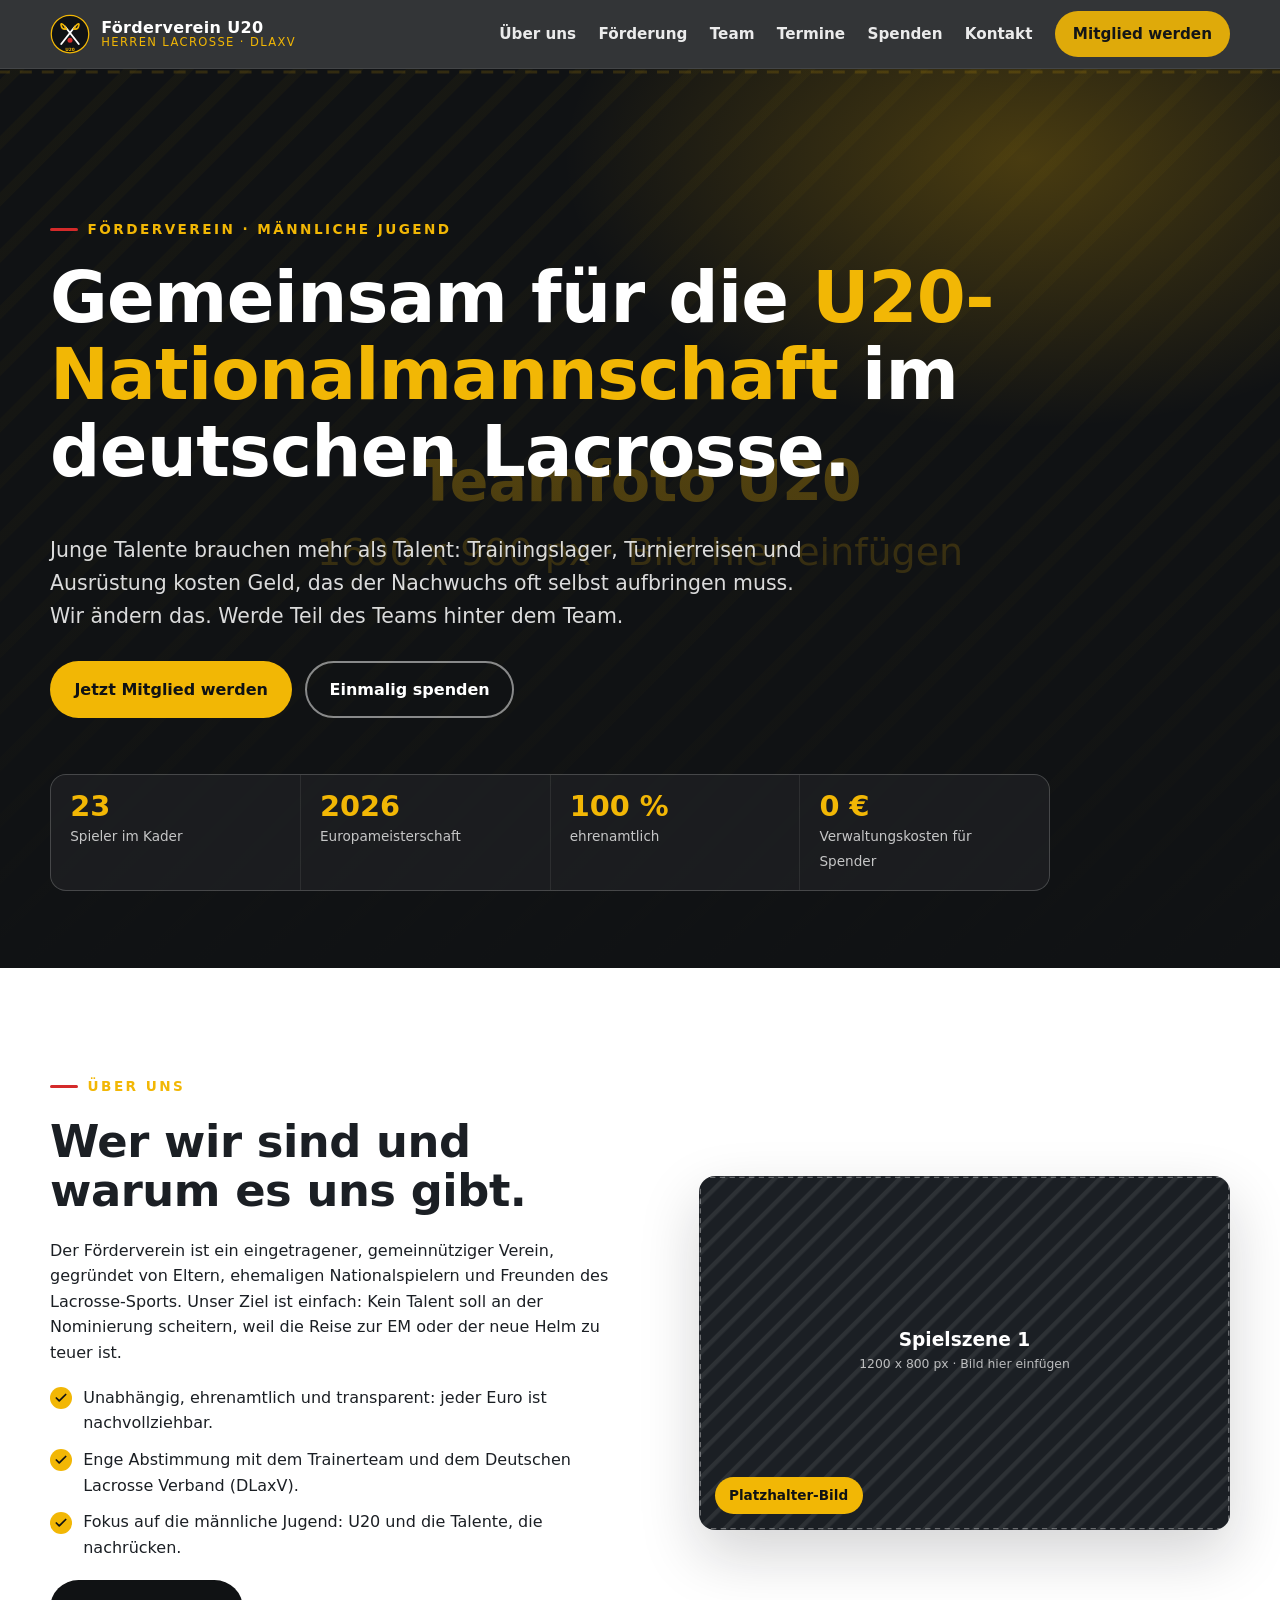
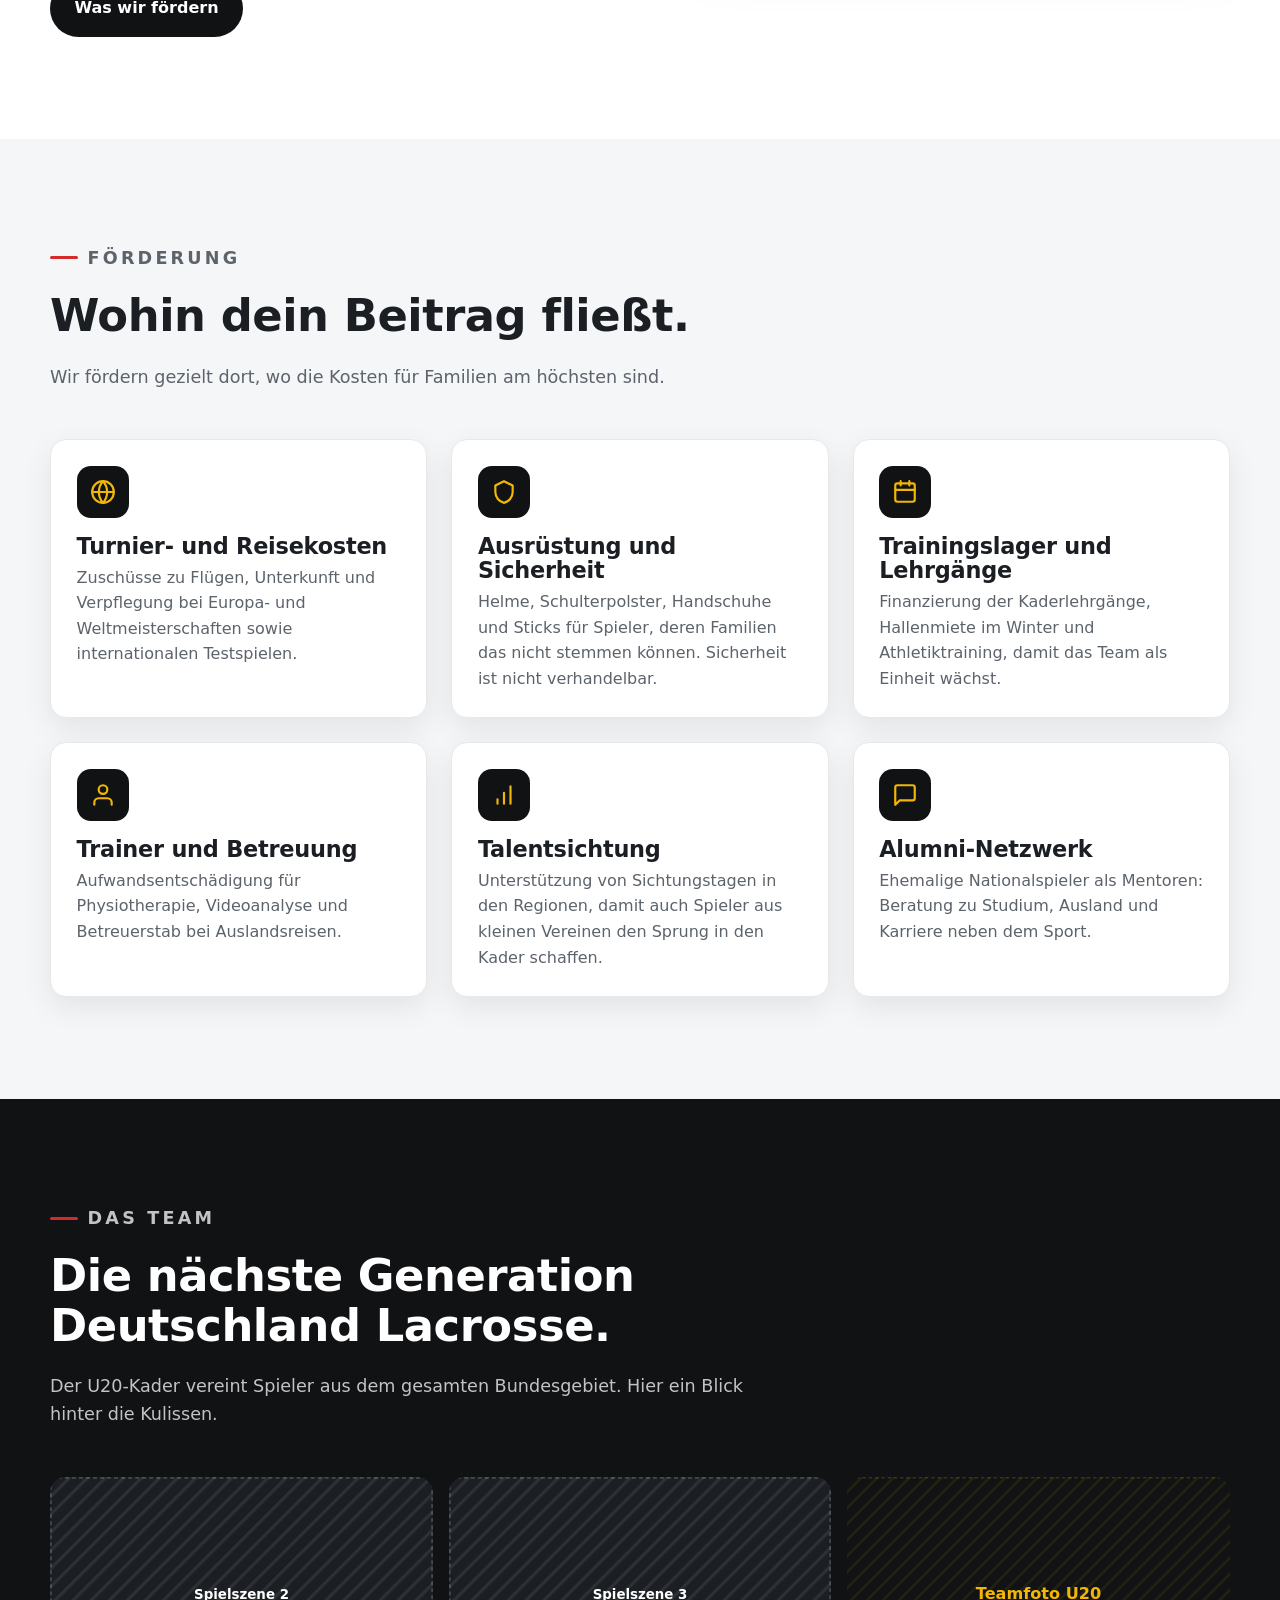
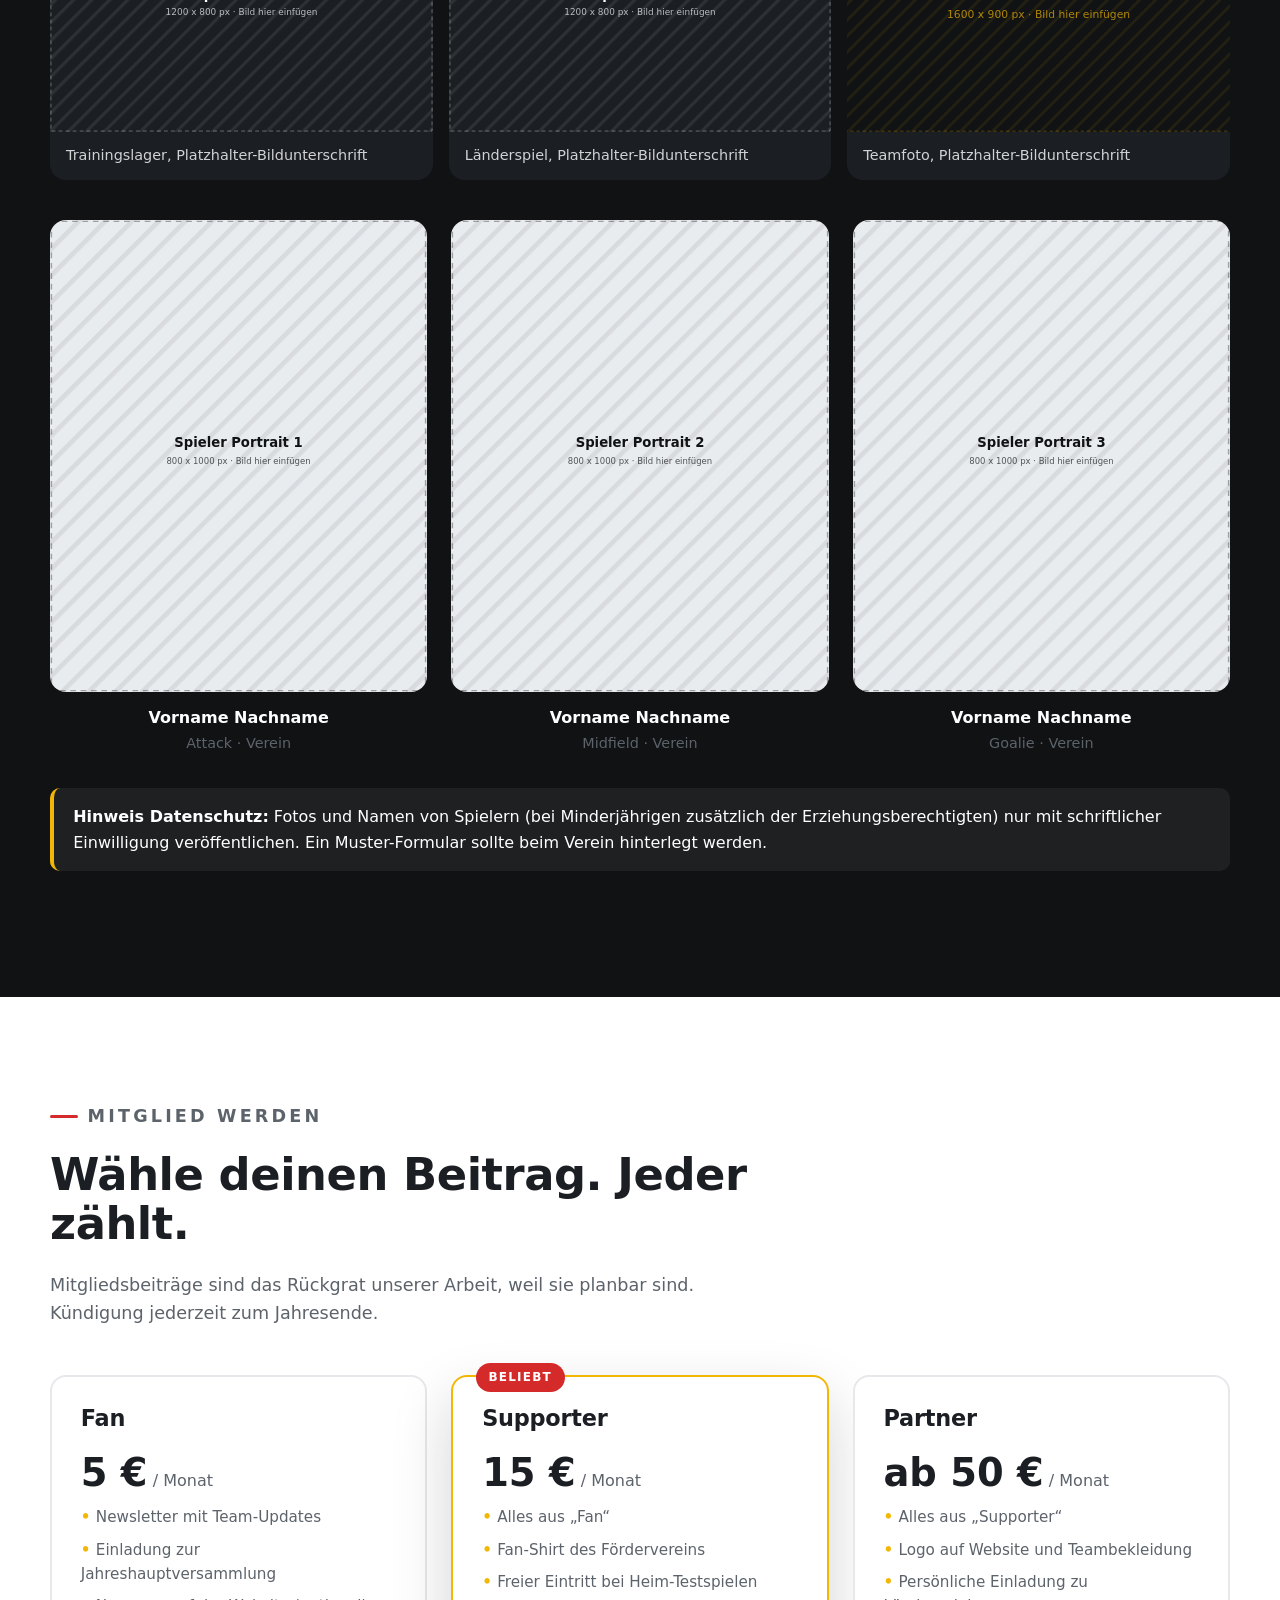
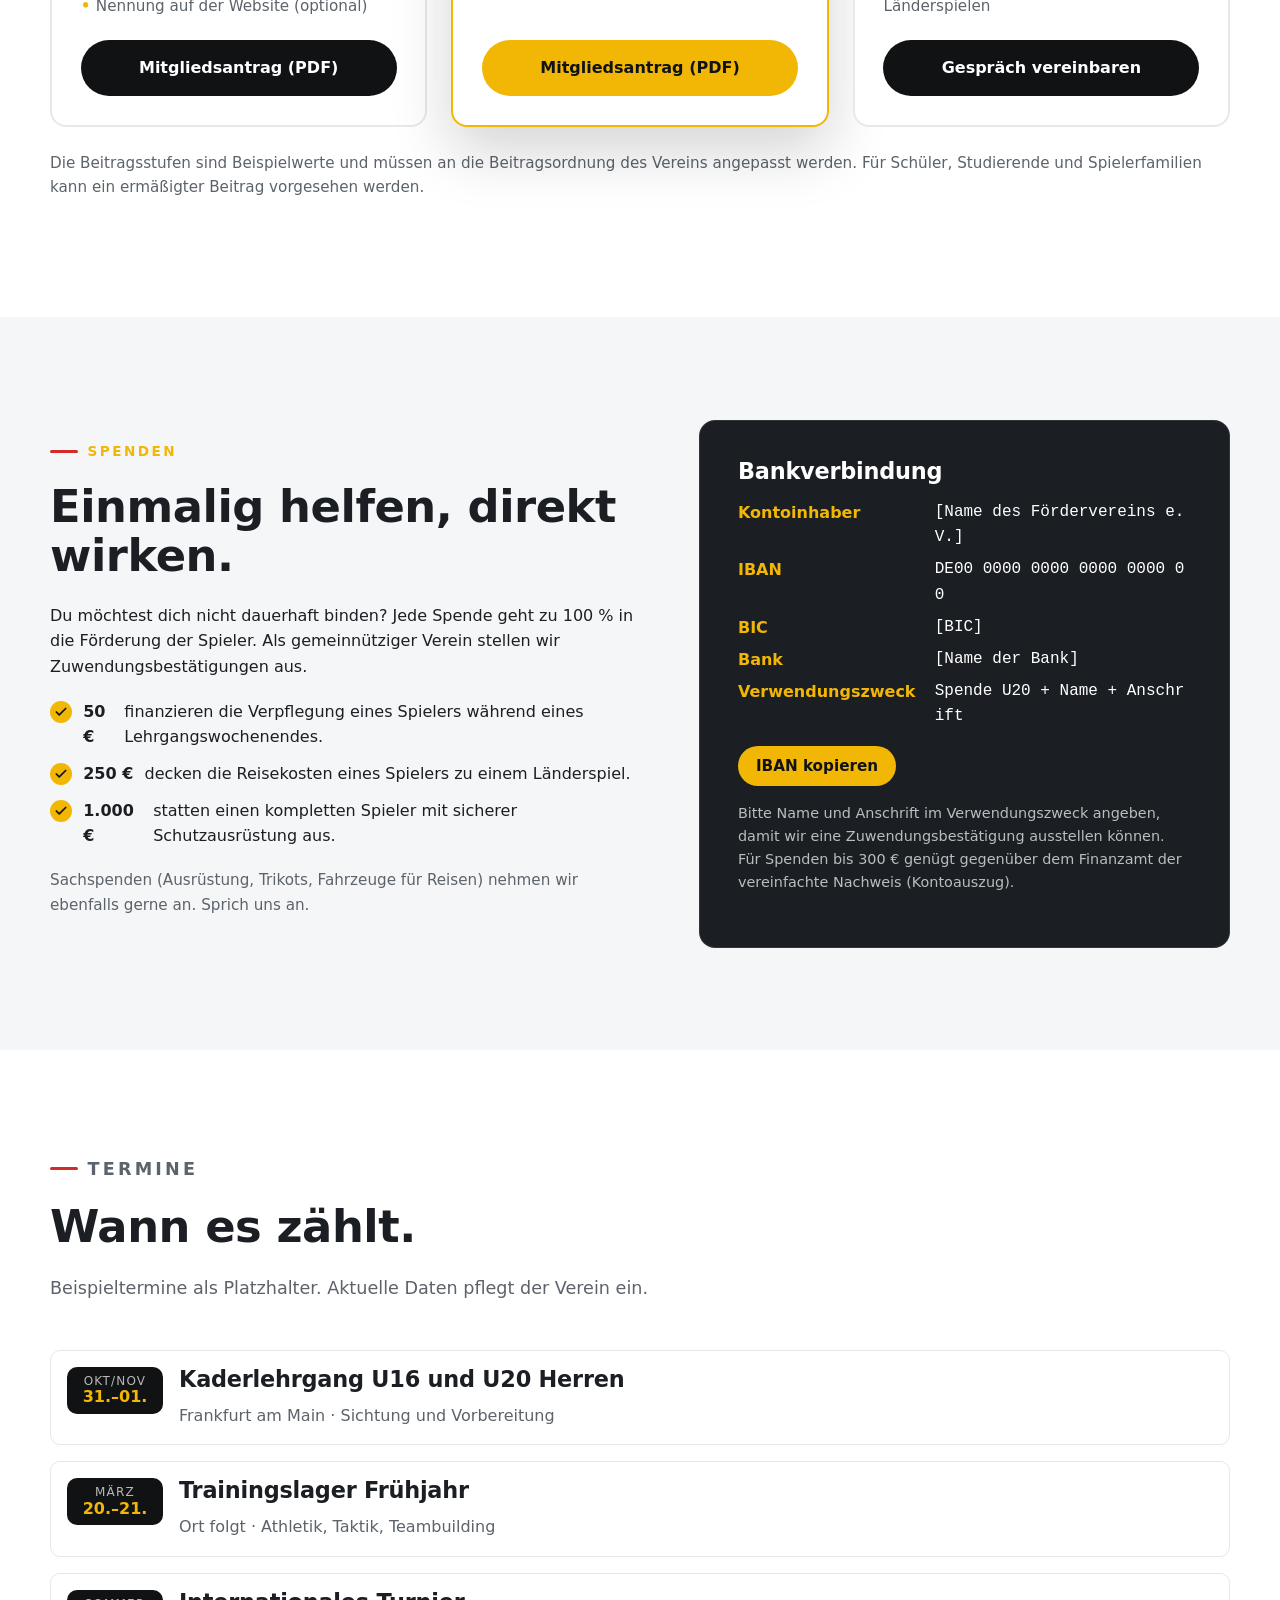
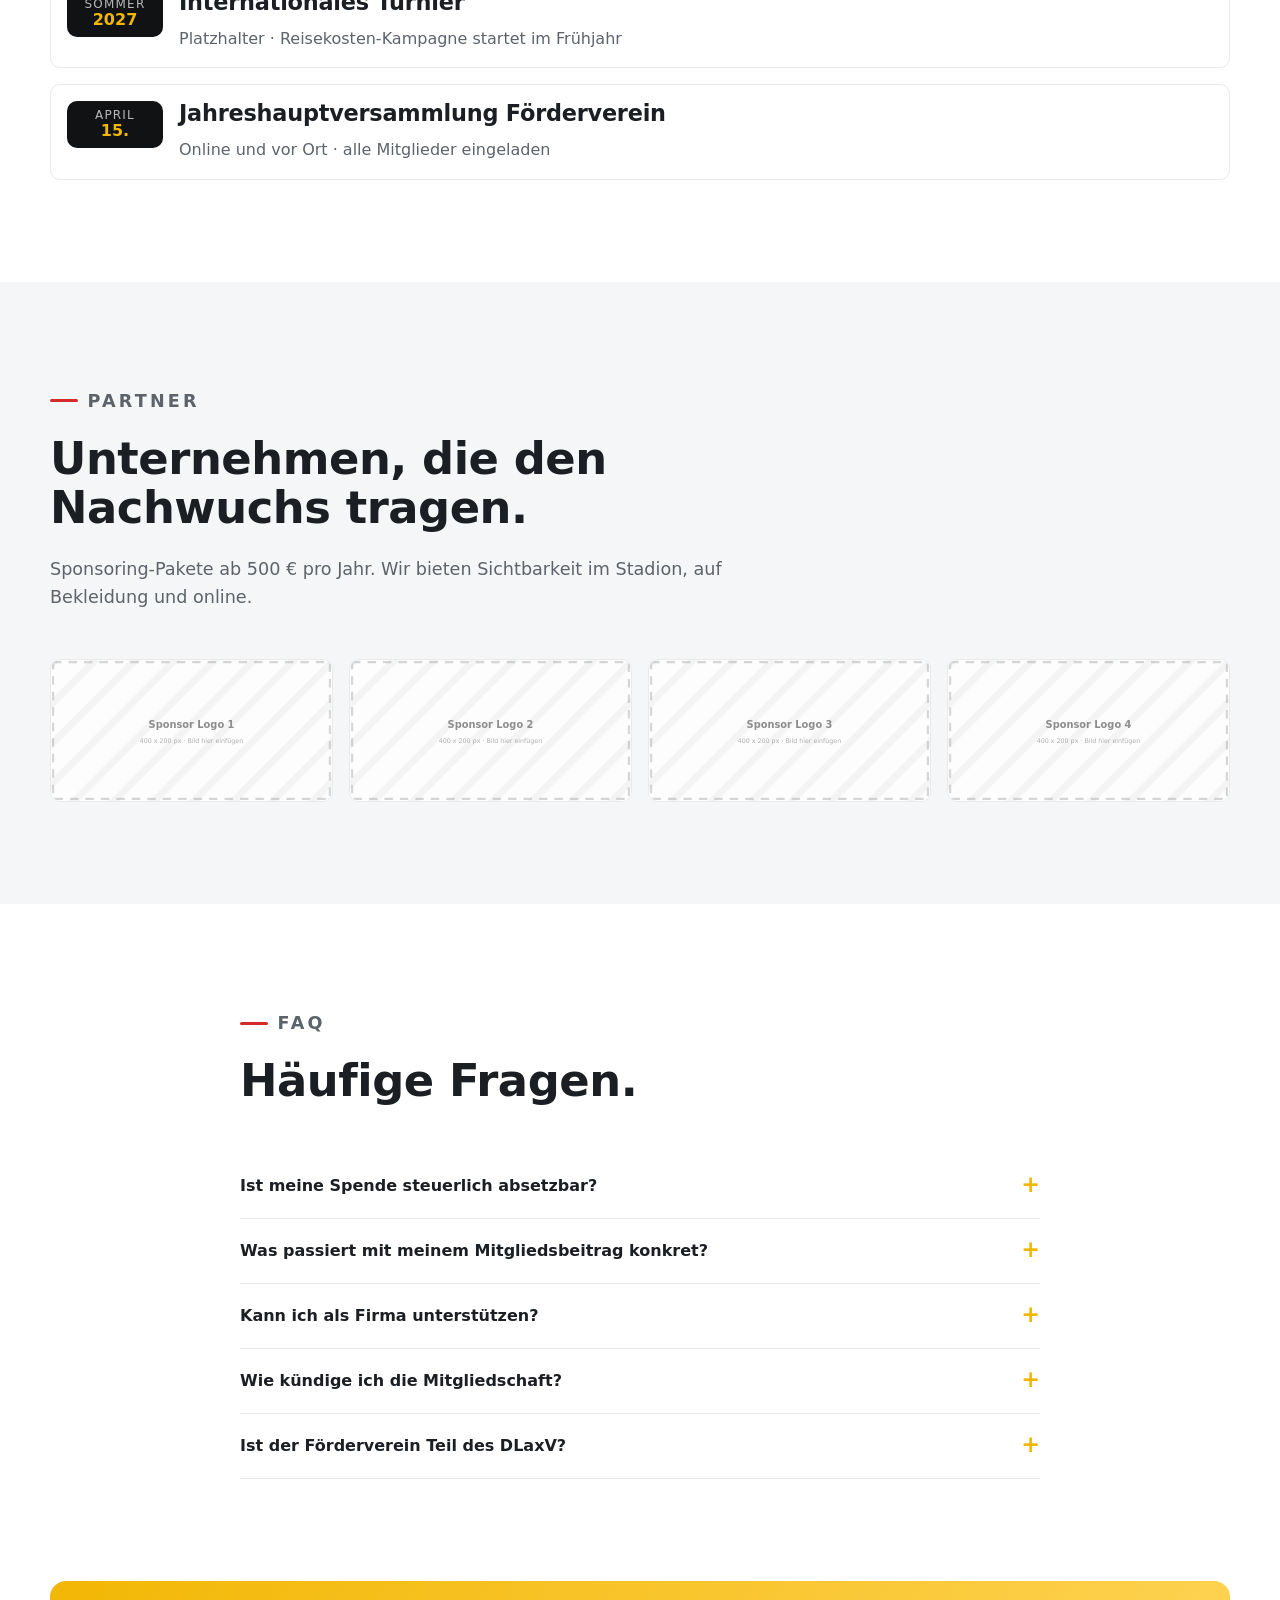
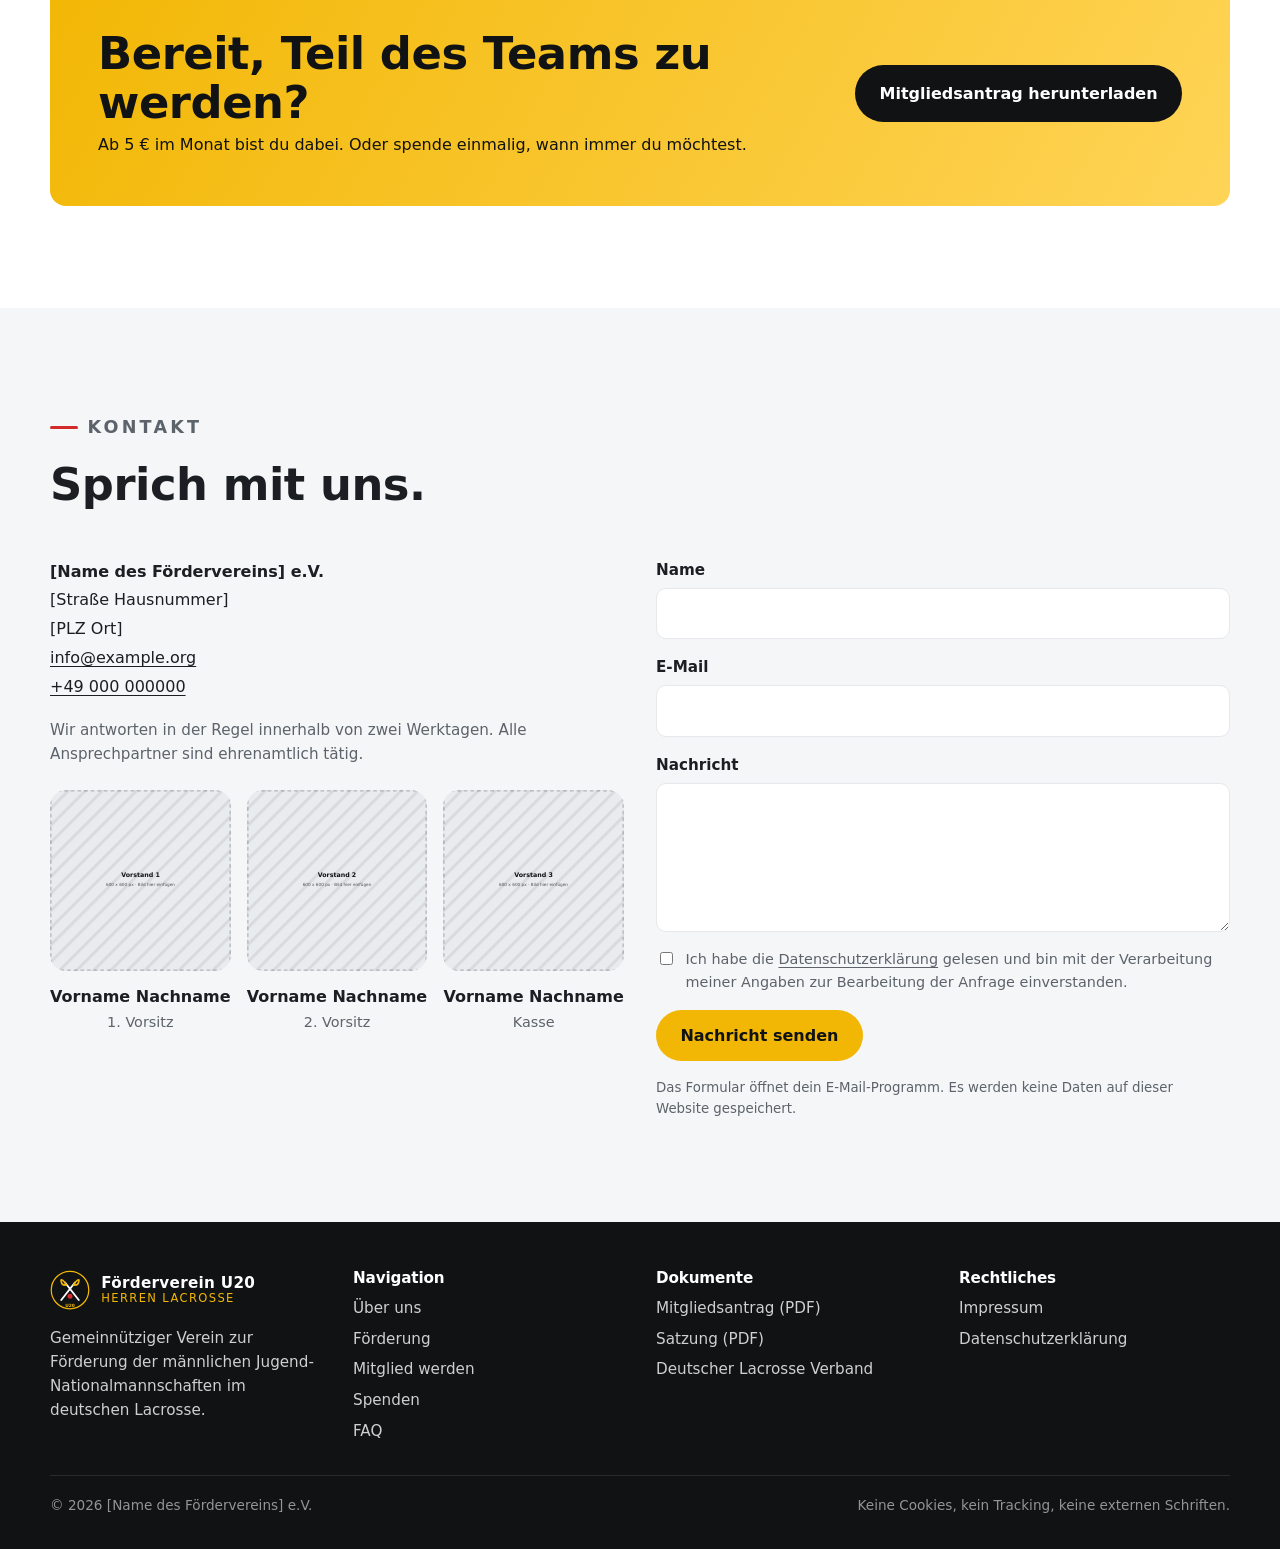
==== commit eee6c928: "Altersklasse von U21 auf U20 korrigiert Alle Texte, Titel, Logo und Bild-Platzhalter nennen jetzt di" ====
--- a/index.html
+++ b/index.html
@@ -3,13 +3,13 @@
 <head>
   <meta charset="utf-8">
   <meta name="viewport" content="width=device-width, initial-scale=1">
-  <title>Förderverein U21 Herren Lacrosse – Gemeinsam für die Nachwuchs-Nationalmannschaft</title>
-  <meta name="description" content="Der Förderverein unterstützt die männliche U21-Nationalmannschaft im Deutschen Lacrosse Verband (DLaxV): Reisekosten, Ausrüstung, Trainingslager. Jetzt Mitglied werden oder spenden.">
+  <title>Förderverein U20 Herren Lacrosse – Gemeinsam für die Nachwuchs-Nationalmannschaft</title>
+  <meta name="description" content="Der Förderverein unterstützt die männliche U20-Nationalmannschaft im Deutschen Lacrosse Verband (DLaxV): Reisekosten, Ausrüstung, Trainingslager. Jetzt Mitglied werden oder spenden.">
   <meta name="theme-color" content="#101214">
   <link rel="icon" href="assets/img/favicon.svg" type="image/svg+xml">
   <link rel="stylesheet" href="css/style.css">
   <!-- Open Graph / Social Preview (Platzhalter-Bild in assets/img/og-image.svg ersetzen) -->
-  <meta property="og:title" content="Förderverein U21 Herren Lacrosse">
+  <meta property="og:title" content="Förderverein U20 Herren Lacrosse">
   <meta property="og:description" content="Gemeinsam für die Nachwuchs-Nationalmannschaft im deutschen Lacrosse.">
   <meta property="og:type" content="website">
   <meta property="og:image" content="assets/img/og-image.svg">
@@ -19,9 +19,9 @@
 
   <header class="site-header">
     <div class="container nav">
-      <a class="brand" href="#top" aria-label="Startseite Förderverein U21">
+      <a class="brand" href="#top" aria-label="Startseite Förderverein U20">
         <img src="assets/img/logo.svg" alt="" width="40" height="40">
-        <span>Förderverein U21<small>Herren Lacrosse · DLaxV</small></span>
+        <span>Förderverein U20<small>Herren Lacrosse · DLaxV</small></span>
       </a>
       <button class="nav-toggle" aria-expanded="false" aria-controls="nav-list" aria-label="Menü öffnen">
         <span></span><span></span><span></span>
@@ -50,7 +50,7 @@
       <div class="container">
         <div class="hero__content">
           <p class="eyebrow">Förderverein · Männliche Jugend</p>
-          <h1>Gemeinsam für die <em>U21-National&shy;mannschaft</em> im deutschen Lacrosse.</h1>
+          <h1>Gemeinsam für die <em>U20-National&shy;mannschaft</em> im deutschen Lacrosse.</h1>
           <p class="lead">
             Junge Talente brauchen mehr als Talent: Trainingslager, Turnierreisen und Ausrüstung kosten Geld,
             das der Nachwuchs oft selbst aufbringen muss. Wir ändern das. Werde Teil des Teams hinter dem Team.
@@ -83,13 +83,13 @@
           <ul class="checklist">
             <li>Unabhängig, ehrenamtlich und transparent: jeder Euro ist nachvollziehbar.</li>
             <li>Enge Abstimmung mit dem Trainerteam und dem Deutschen Lacrosse Verband (DLaxV).</li>
-            <li>Fokus auf die männliche Jugend: U21 und die Talente, die nachrücken.</li>
+            <li>Fokus auf die männliche Jugend: U20 und die Talente, die nachrücken.</li>
           </ul>
           <a class="btn btn--dark" href="#foerderung">Was wir fördern</a>
         </div>
         <figure class="reveal">
           <!-- Platzhalter: Spielszene 1200x800 -->
-          <img src="assets/img/action-1.svg" alt="Spielszene der U21-Nationalmannschaft" width="1200" height="800" loading="lazy">
+          <img src="assets/img/action-1.svg" alt="Spielszene der U20-Nationalmannschaft" width="1200" height="800" loading="lazy">
           <figcaption>Platzhalter-Bild</figcaption>
         </figure>
       </div>
@@ -156,7 +156,7 @@
         <div class="section__head reveal">
           <p class="eyebrow">Das Team</p>
           <h2>Die nächste Generation Deutschland Lacrosse.</h2>
-          <p>Der U21-Kader vereint Spieler aus dem gesamten Bundesgebiet. Hier ein Blick hinter die Kulissen.</p>
+          <p>Der U20-Kader vereint Spieler aus dem gesamten Bundesgebiet. Hier ein Blick hinter die Kulissen.</p>
         </div>
         <div class="gallery">
           <figure class="reveal">
@@ -252,7 +252,7 @@
             <dt>IBAN</dt><dd id="iban">DE00 0000 0000 0000 0000 00</dd>
             <dt>BIC</dt><dd>[BIC]</dd>
             <dt>Bank</dt><dd>[Name der Bank]</dd>
-            <dt>Verwendungszweck</dt><dd>Spende U21 + Name + Anschrift</dd>
+            <dt>Verwendungszweck</dt><dd>Spende U20 + Name + Anschrift</dd>
           </dl>
           <button class="btn btn--primary btn--sm" type="button" data-copy="#iban">IBAN kopieren</button>
           <p class="note" style="margin-top:1rem">
@@ -426,7 +426,7 @@
     <div class="container">
       <div class="footer-grid">
         <div>
-          <a class="brand" href="#top"><img src="assets/img/logo.svg" alt="" width="40" height="40"><span>Förderverein U21<small>Herren Lacrosse</small></span></a>
+          <a class="brand" href="#top"><img src="assets/img/logo.svg" alt="" width="40" height="40"><span>Förderverein U20<small>Herren Lacrosse</small></span></a>
           <p style="margin-top:1rem;max-width:32ch">Gemeinnütziger Verein zur Förderung der männlichen Jugend-Nationalmannschaften im deutschen Lacrosse.</p>
         </div>
         <div>
--- a/css/style.css
+++ b/css/style.css
@@ -1,5 +1,5 @@
 /* ==========================================================================
-   Förderverein U21 Herren Lacrosse – Stylesheet
+   Förderverein U20 Herren Lacrosse – Stylesheet
    Reines CSS, keine Abhängigkeiten, keine externen Requests.
    Farben in :root anpassen. Die Werte lehnen sich an die Nationalfarben
    (Schwarz / Rot / Gold) an, die der DLaxV im Erscheinungsbild nutzt.
@@ -30,7 +30,7 @@
 
   /* Typografie: Systemschriften (keine Google Fonts, DSGVO-sicher) */
   --font: system-ui, -apple-system, "Segoe UI", Roboto, "Helvetica Neue", Arial, "Noto Sans", sans-serif;
-  --fs-hero: clamp(2rem, 7vw, 5.2rem);
+  --fs-hero: clamp(2rem, 6.4vw, 4.4rem);
   --fs-h2:   clamp(1.9rem, 4vw, 2.8rem);
   --fs-h3:   clamp(1.2rem, 2vw, 1.4rem);
   --fs-body: clamp(1rem, 1.1vw, 1.125rem);
@@ -170,7 +170,8 @@
     radial-gradient(60% 50% at 80% 10%, rgba(242,183,5,.25), transparent 60%),
     linear-gradient(180deg, rgba(16,18,20,.2) 0%, rgba(16,18,20,.55) 55%, var(--c-black) 100%);
 }
-.hero__content { padding: clamp(5rem, 12vw, 9rem) 0 clamp(3rem, 6vw, 5rem); max-width: 760px; }
+.hero__content { padding: clamp(5rem, 12vw, 9rem) 0 clamp(3rem, 6vw, 5rem); max-width: 1000px; }
+.hero p.lead { max-width: 60ch; }
 .eyebrow {
   display: inline-flex; align-items: center; gap: .6rem;
   font-size: .85rem; font-weight: 700; letter-spacing: .18em; text-transform: uppercase;
